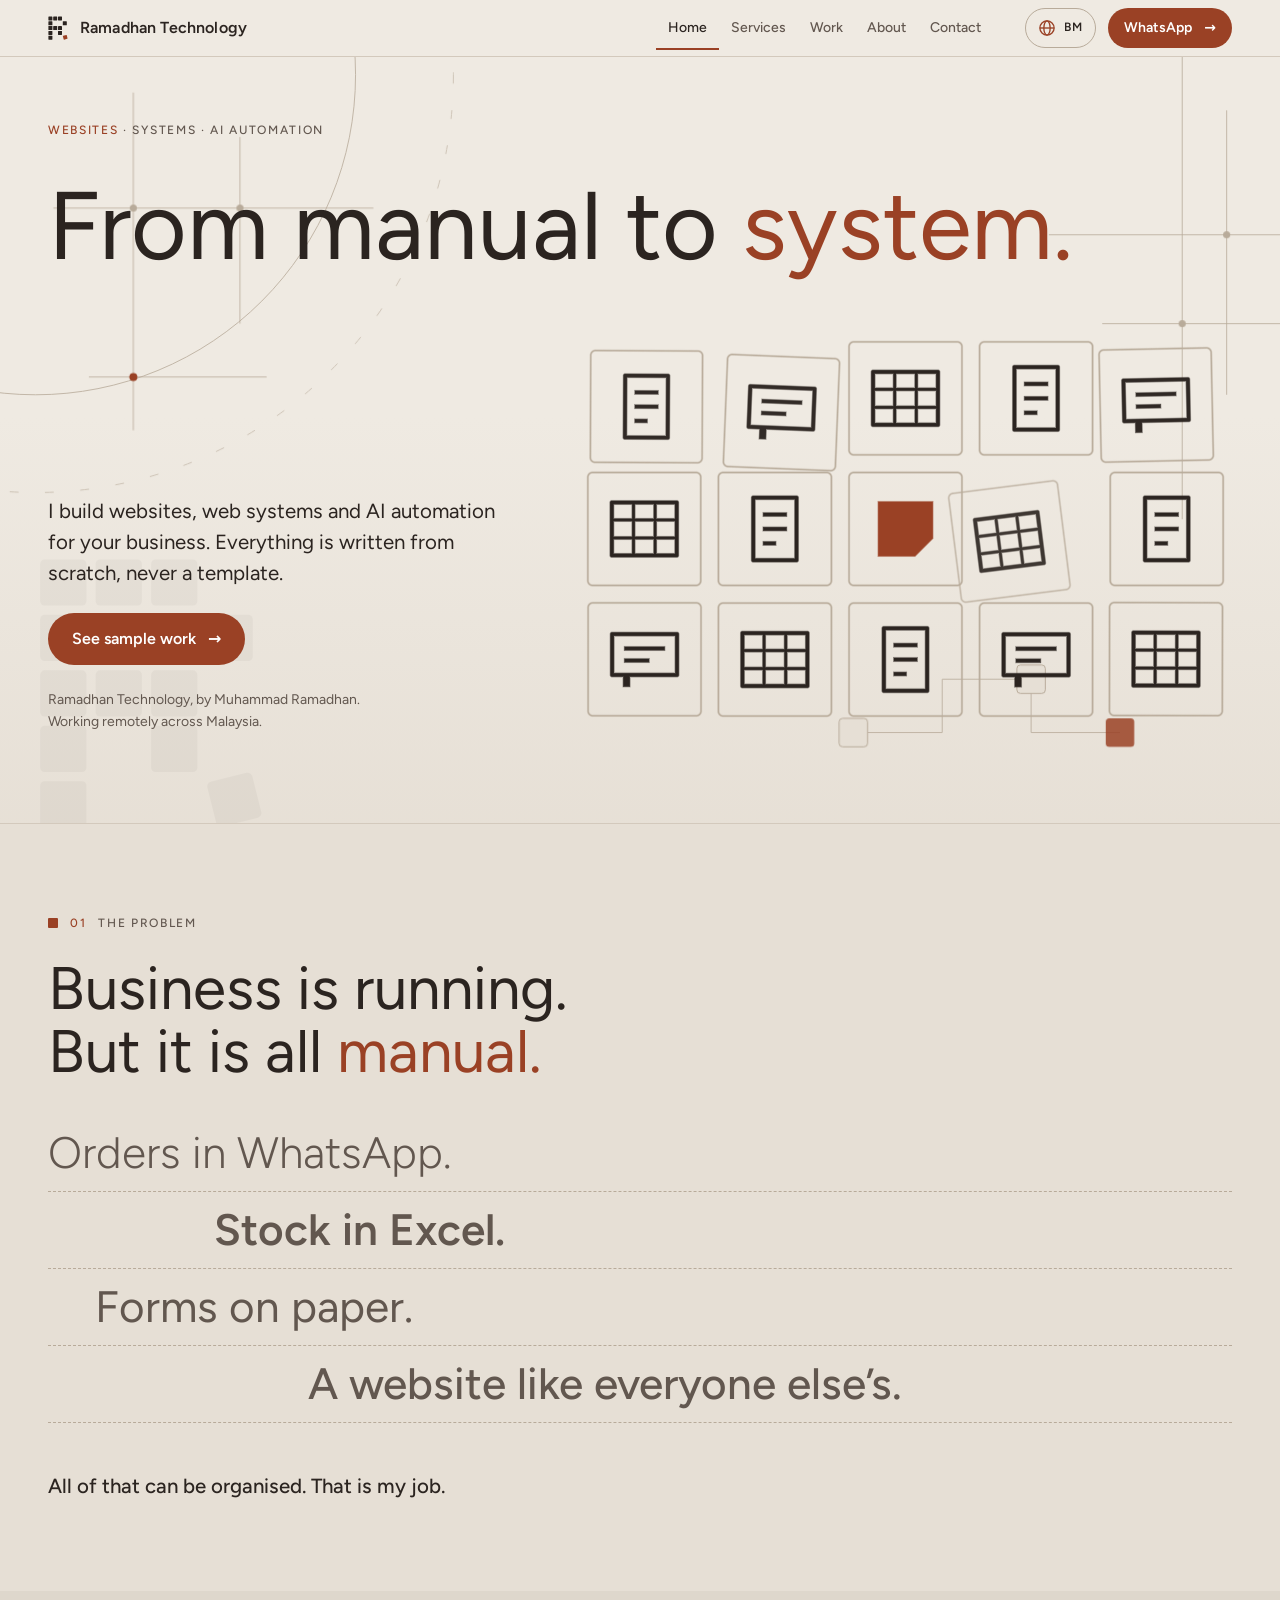
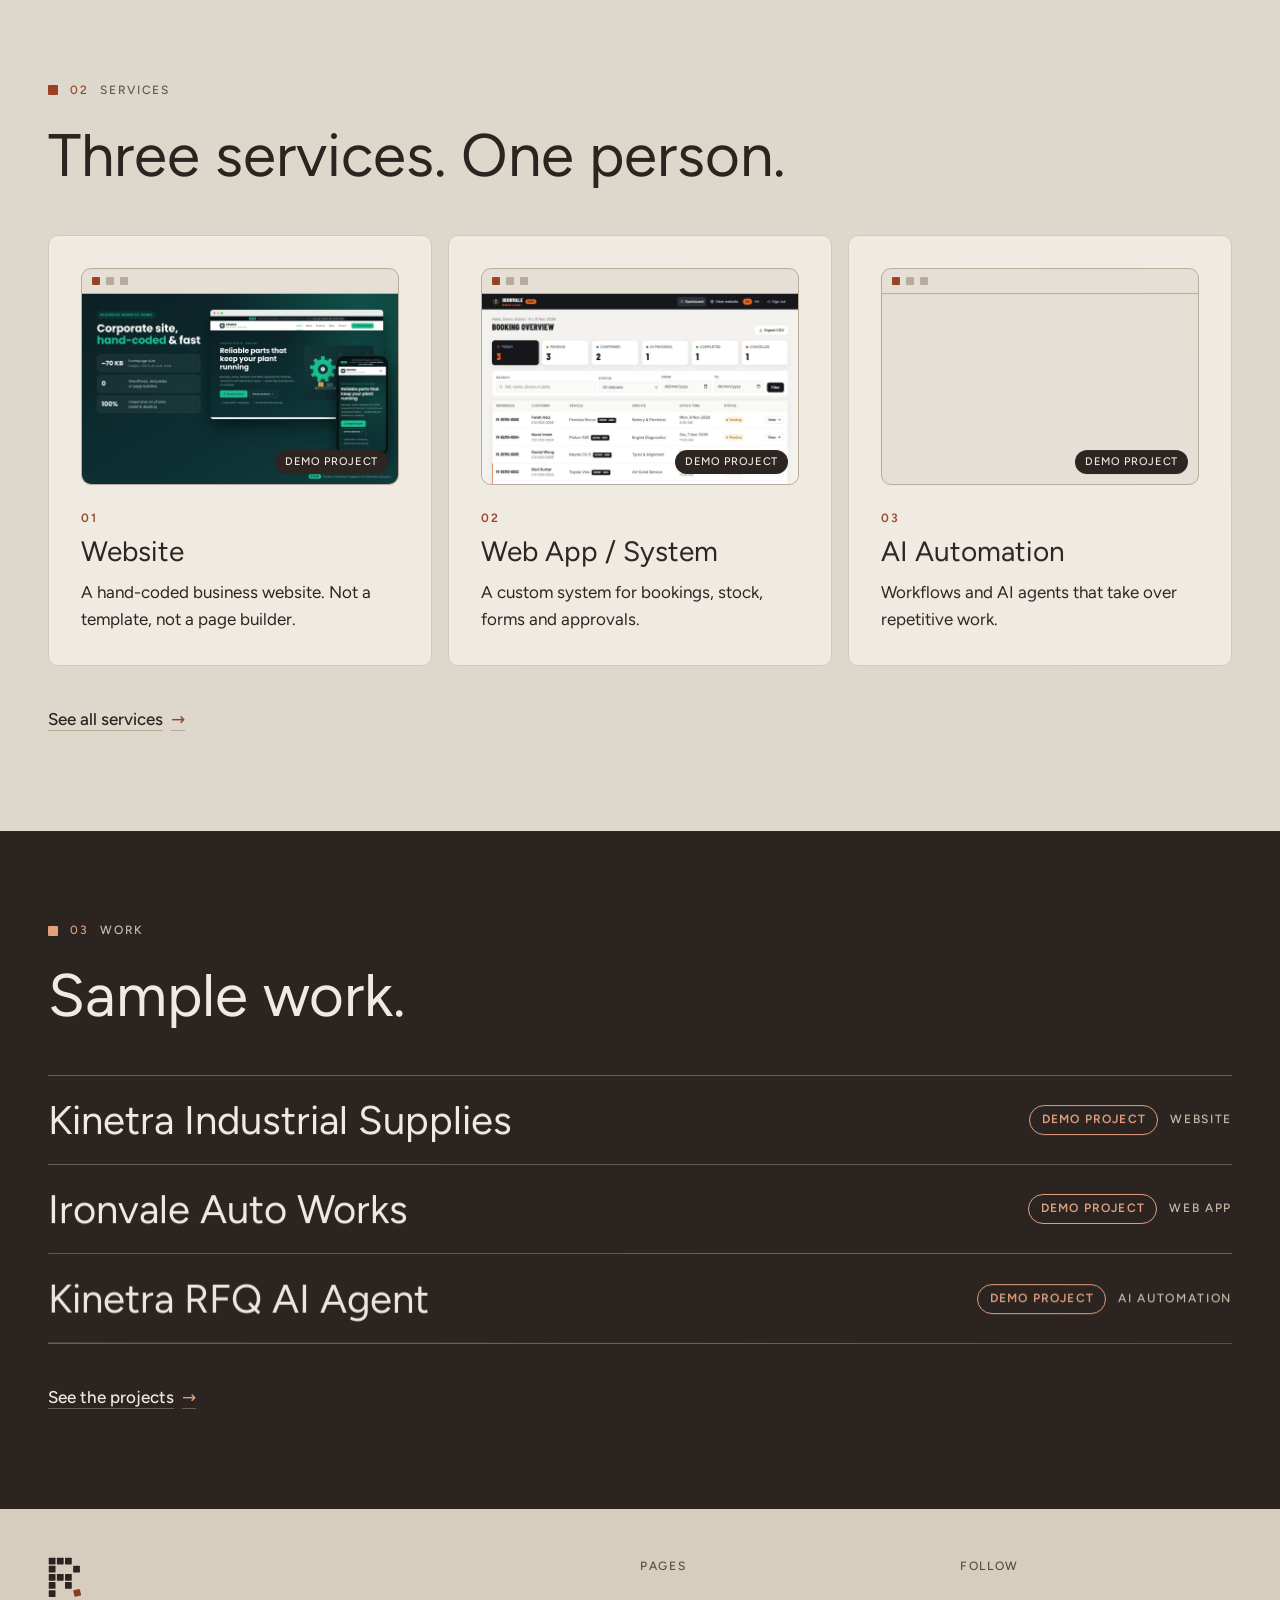
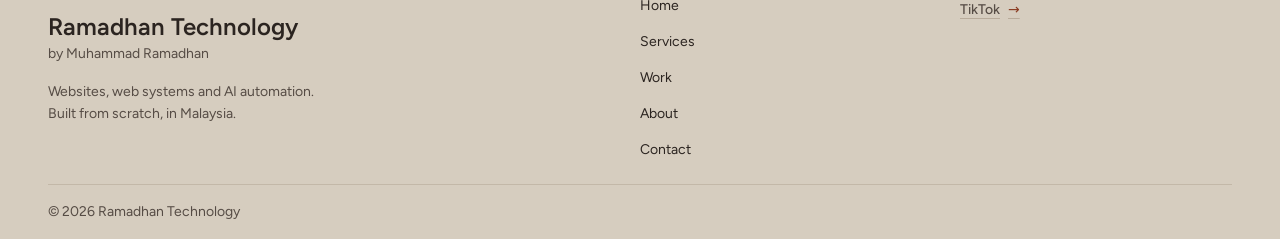
==== index.html @ 1b5b7b39 "Publish site" ====
<!doctype html>
<!-- GENERATED FILE. Do not edit. Source: src/pages/index.php + src/partials/ + src/lang/en.php. Rebuild: php tools/build.php -->
<html lang="en">
<head>
  <meta charset="utf-8">
  <meta name="viewport" content="width=device-width, initial-scale=1">

  <title>Ramadhan Technology | Websites, web systems and AI automation for your business</title>
  <meta name="description" content="Custom websites, web systems and AI automation for businesses in Malaysia. Hand-coded from scratch, never a template. Working remotely across Malaysia.">

  <!-- Tells search engines the address of this page and where its other-language twin lives. -->
  <link rel="canonical" href="https://ramadhan-technology.github.io/">
  <link rel="alternate" hreflang="en" href="https://ramadhan-technology.github.io/">
  <link rel="alternate" hreflang="ms" href="https://ramadhan-technology.github.io/ms/">
  <link rel="alternate" hreflang="x-default" href="https://ramadhan-technology.github.io/">
  <meta name="theme-color" content="#E6DFD5">

  <!-- Icons: SVG for browser tabs, PNG for iPhone home screens, manifest for Android "add to home screen". -->
  <link rel="icon" href="assets/img/logo/favicon.svg" type="image/svg+xml">
  <link rel="apple-touch-icon" href="assets/img/logo/apple-touch-icon.png">
  <link rel="manifest" href="site.webmanifest">

  <!-- How the link looks when shared (WhatsApp, TikTok, Facebook, X). The image must be a full address. -->
  <meta property="og:type" content="website">
  <meta property="og:site_name" content="Ramadhan Technology">
  <meta property="og:title" content="Ramadhan Technology | Websites, web systems and AI automation for your business">
  <meta property="og:description" content="Custom websites, web systems and AI automation for businesses in Malaysia. Hand-coded from scratch, never a template. Working remotely across Malaysia.">
  <meta property="og:url" content="https://ramadhan-technology.github.io/">
  <meta property="og:locale" content="en_MY">
  <meta property="og:image" content="https://ramadhan-technology.github.io/assets/img/og/og-image.png">
  <meta property="og:image:width" content="1200">
  <meta property="og:image:height" content="630">
  <meta property="og:image:alt" content="Ramadhan Technology: From manual to system.">
  <meta name="twitter:card" content="summary_large_image">

  <!-- Structured data: tells search engines, in their own format, what this business is.
       Only facts that are true and public. No phone number, no street address, no prices. -->
  <script type="application/ld+json">
{
    "@context": "https://schema.org",
    "@type": "ProfessionalService",
    "name": "Ramadhan Technology",
    "url": "https://ramadhan-technology.github.io/",
    "description": "Custom websites, web systems and AI automation for businesses in Malaysia. Hand-coded from scratch, never a template. Working remotely across Malaysia.",
    "image": "https://ramadhan-technology.github.io/assets/img/og/og-image.png",
    "areaServed": {
        "@type": "Country",
        "name": "Malaysia"
    },
    "founder": {
        "@type": "Person",
        "name": "Muhammad Ramadhan"
    },
    "knowsLanguage": [
        "en",
        "ms"
    ],
    "sameAs": [
        "https://www.tiktok.com/@muhamadramadhan5916"
    ],
    "hasOfferCatalog": {
        "@type": "OfferCatalog",
        "name": "Services",
        "itemListElement": [
            {
                "@type": "Offer",
                "itemOffered": {
                    "@type": "Service",
                    "name": "Website",
                    "description": "A hand-coded business website. Not a template, not a page builder."
                }
            },
            {
                "@type": "Offer",
                "itemOffered": {
                    "@type": "Service",
                    "name": "Web App / System",
                    "description": "A custom system for bookings, stock, forms and approvals."
                }
            },
            {
                "@type": "Offer",
                "itemOffered": {
                    "@type": "Service",
                    "name": "AI Automation",
                    "description": "Workflows and AI agents that take over repetitive work."
                }
            }
        ]
    }
}
  </script>

  <!-- Preload the two fonts so the headline does not flash in a fallback font. -->
  <link rel="preload" href="assets/fonts/figtree-latin-var.woff2" as="font" type="font/woff2" crossorigin>

  <!-- One stylesheet. It is generated from the six files in assets/css/ by tools/build.php
       (tokens, base, layout, components, sections, motion, in that order). Edit those, not site.css. -->
  <link rel="stylesheet" href="assets/css/site.css?v=e5fca1a1">

  <!-- Runs before the page is drawn. Adds the class "js" to <html> so motion.css may hide elements that
       JavaScript will animate in. Skipped entirely when the visitor asked for reduced motion.
       Safety net: if the animation code has not started after 4 seconds (slow network, blocked file),
       the class is removed again and everything simply shows. Nothing can stay invisible. -->
  <script>
    if (!matchMedia('(prefers-reduced-motion: reduce)').matches) {
      document.documentElement.classList.add('js');
      setTimeout(function () {
        if (!window.__motionReady) document.documentElement.classList.remove('js');
      }, 4000);
    }
  </script>

  <!-- Libraries (self-hosted, versions in CREDITS.md). "defer" = download in parallel, run after the HTML is parsed, in this order. -->
  <script defer src="assets/vendor/gsap.min.js?v=ff86cb55"></script>
  <script defer src="assets/vendor/ScrollTrigger.min.js?v=2e3b8c36"></script>
  <script defer src="assets/vendor/SplitText.min.js?v=6631fa05"></script>
  <!-- Import map: makes the browser fetch the current version of every JavaScript module (see import_map() in tools/build.php). Must come before the first module script. -->
  <script type="importmap">{
    "imports": {
        "assets/js/main.js": "assets/js/main.js?v=f33dfee9",
        "assets/js/motion/micro.js": "assets/js/motion/micro.js?v=b229359f",
        "assets/js/motion/reveal.js": "assets/js/motion/reveal.js?v=735575f1",
        "assets/js/motion/sections.js": "assets/js/motion/sections.js?v=23dfea08",
        "assets/js/motion/smooth-scroll.js": "assets/js/motion/smooth-scroll.js?v=a37d7d11",
        "assets/js/motion/text.js": "assets/js/motion/text.js?v=7a8203f7",
        "assets/js/motion/tokens.js": "assets/js/motion/tokens.js?v=127d6581",
        "assets/js/webgl/hero-shaders.js": "assets/js/webgl/hero-shaders.js?v=37693c54",
        "assets/js/webgl/hero.js": "assets/js/webgl/hero.js?v=019653df",
        "assets/js/work.js": "assets/js/work.js?v=d41ed4db"
    }
}</script>
  <!-- Our own code. type="module" scripts are deferred too and run after the three above. -->
  <script type="module" src="assets/js/main.js?v=f33dfee9"></script>
</head>
<body>

<a class="skip-link" href="#content">Skip to content</a>

<!-- SVG artwork defined once and reused with <use>. All original, drawn for this project. -->
<svg width="0" height="0" style="position:absolute" aria-hidden="true" focusable="false">
  <defs>
    <!-- Logo mark "Grid R". currentColor = module colour, --mark-accent = the tilted foot. -->
    <symbol id="mark" viewBox="0 0 50 62">
      <g fill="currentColor">
        <rect x="1" y="1" width="10" height="10" rx="1"/><rect x="13" y="1" width="10" height="10" rx="1"/><rect x="25" y="1" width="10" height="10" rx="1"/>
        <rect x="1" y="13" width="10" height="10" rx="1"/><rect x="37" y="13" width="10" height="10" rx="1"/>
        <rect x="1" y="25" width="10" height="10" rx="1"/><rect x="13" y="25" width="10" height="10" rx="1"/><rect x="25" y="25" width="10" height="10" rx="1"/>
        <rect x="1" y="37" width="10" height="10" rx="1"/><rect x="25" y="37" width="10" height="10" rx="1"/>
        <rect x="1" y="49" width="10" height="10" rx="1"/>
      </g>
      <rect x="38" y="48" width="10" height="10" rx="1" fill="var(--mark-accent, currentColor)" transform="rotate(-14 43 53)"/>
    </symbol>

    <!-- The four "fragments" of a manual business. Each is drawn in a 64x64 box so they can share one grid. -->
    <symbol id="frag-slip" viewBox="0 0 64 64">   <!-- a paper slip -->
      <rect x="12" y="4" width="40" height="56" rx="2" fill="none" stroke="currentColor" stroke-width="2.5"/>
      <path d="M20 18h24M20 28h24M20 38h14" stroke="currentColor" stroke-width="2.5" fill="none"/>
    </symbol>
    <symbol id="frag-chat" viewBox="0 0 64 64">   <!-- a chat bubble -->
      <path d="M6 12h52v32H26l-12 10V44H6z" fill="none" stroke="currentColor" stroke-width="2.5" stroke-linejoin="round"/>
      <path d="M16 24h32M16 33h20" stroke="currentColor" stroke-width="2.5" fill="none"/>
    </symbol>
    <symbol id="frag-cells" viewBox="0 0 64 64">  <!-- spreadsheet cells -->
      <rect x="6" y="10" width="52" height="44" fill="none" stroke="currentColor" stroke-width="2.5"/>
      <path d="M6 25h52M6 40h52M24 10v44M41 10v44" stroke="currentColor" stroke-width="2.5" fill="none"/>
    </symbol>
    <symbol id="frag-note" viewBox="0 0 64 64">   <!-- a sticky note -->
      <path d="M10 10h44v32L42 54H10z" fill="currentColor"/>
    </symbol>

    <!-- One small illustration per service. -->
    <symbol id="art-web" viewBox="0 0 160 100">   <!-- a browser window made of modules -->
      <rect x="2" y="2" width="156" height="96" rx="6" fill="none" stroke="currentColor" stroke-width="2"/>
      <path d="M2 20h156" stroke="currentColor" stroke-width="2"/>
      <rect x="12" y="8" width="6" height="6" fill="currentColor"/><rect x="22" y="8" width="6" height="6" fill="currentColor"/>
      <rect x="14" y="32" width="70" height="12" fill="currentColor"/>
      <rect x="14" y="50" width="46" height="6" fill="currentColor" opacity=".5"/>
      <rect x="14" y="68" width="34" height="14" rx="7" fill="var(--color-accent)"/>
      <rect x="100" y="32" width="44" height="50" fill="none" stroke="currentColor" stroke-width="2"/>
    </symbol>
    <symbol id="art-app" viewBox="0 0 160 100">   <!-- a table of records with one row highlighted -->
      <rect x="2" y="2" width="156" height="96" rx="6" fill="none" stroke="currentColor" stroke-width="2"/>
      <path d="M2 26h156M2 50h156M2 74h156M52 2v96M108 2v96" stroke="currentColor" stroke-width="2" opacity=".55"/>
      <rect x="3" y="51" width="154" height="22" fill="var(--color-accent)"/>
      <rect x="12" y="11" width="28" height="6" fill="currentColor"/><rect x="62" y="11" width="34" height="6" fill="currentColor"/><rect x="118" y="11" width="24" height="6" fill="currentColor"/>
    </symbol>
    <symbol id="art-ai" viewBox="0 0 160 100">    <!-- a workflow: three steps joined by lines -->
      <path d="M34 50h30M96 50h30" stroke="currentColor" stroke-width="2"/>
      <rect x="6" y="36" width="28" height="28" rx="4" fill="none" stroke="currentColor" stroke-width="2"/>
      <rect x="64" y="34" width="32" height="32" rx="4" fill="var(--color-accent)"/>
      <rect x="126" y="36" width="28" height="28" rx="4" fill="none" stroke="currentColor" stroke-width="2"/>
      <path d="M80 34V14h50v22M80 66v20H30V64" stroke="currentColor" stroke-width="2" fill="none" opacity=".55"/>
    </symbol>
  </defs>
</svg>

<header class="site-header">
  <div class="container site-header__inner">
    <a class="brand" href="./" aria-label="Ramadhan Technology, back to the home page">
      <svg class="brand__mark" width="20" height="25" aria-hidden="true"><use href="#mark"/></svg>
      <span class="brand__name">Ramadhan Technology</span>
    </a>

    <!-- Desktop menu: a plain row of links (hidden on phones). -->
    <nav class="nav" aria-label="Main menu">
      <a class="nav__link" href="./" aria-current="page">Home</a>
      <a class="nav__link" href="services.html">Services</a>
      <a class="nav__link" href="work.html">Work</a>
      <a class="nav__link" href="about.html">About</a>
      <a class="nav__link" href="contact.html">Contact</a>
    </nav>

    <div class="site-header__actions">
      <!-- Language switch: a globe plus the code of the OTHER language. One tap goes to the same page
           in that language. It is a plain link (each language is its own page), so no JavaScript. -->
      <a class="lang-switch" href="ms/" lang="ms" hreflang="ms">
        <svg class="lang-switch__icon" viewBox="0 0 24 24" width="18" height="18" aria-hidden="true">
          <!-- globe: outline, equator, one meridian -->
          <g fill="none" stroke="currentColor" stroke-width="1.8">
            <circle cx="12" cy="12" r="9.5"/>
            <path d="M2.5 12h19"/>
            <ellipse cx="12" cy="12" rx="4.2" ry="9.5"/>
          </g>
        </svg>
        <!-- Screen readers hear the full sentence; sighted visitors see the short code. -->
        <span class="visually-hidden">Tukar ke Bahasa Melayu</span>
        <span aria-hidden="true">BM</span>
      </a>

      <a class="btn btn--small site-header__cta" href="https://wa.me/60196775621?text=Hi%2C%20I%20would%20like%20to%20discuss%20a%20project%20for%20my%20business." target="_blank" rel="noopener">WhatsApp</a>

      <!-- Phone menu: <details> is a native open/close element, so it works without JavaScript (hidden on desktop). -->
      <details class="menu">
        <!-- Three bars that turn into an X when open. The word "Menu" stays for screen readers. -->
        <summary class="menu__button">
          <span class="menu__icon" aria-hidden="true"><i></i><i></i><i></i></span>
          <span class="visually-hidden">Menu</span>
        </summary>
        <nav class="menu__panel" aria-label="Main menu">
          <a class="menu__link" href="./" aria-current="page">Home</a>
          <a class="menu__link" href="services.html">Services</a>
          <a class="menu__link" href="work.html">Work</a>
          <a class="menu__link" href="about.html">About</a>
          <a class="menu__link" href="contact.html">Contact</a>
        </nav>
      </details>
    </div>
  </div>
</header>

<main id="content">

  <!-- ============================ HERO ============================ -->
  <section class="hero" aria-labelledby="hero-title">
    <div class="backdrop" aria-hidden="true">
      <svg viewBox="0 0 1440 900" preserveAspectRatio="xMidYMin slice" focusable="false">
        <defs>
          <radialGradient id="bd-glow" cx="78%" cy="18%" r="55%">
            <stop offset="0" style="stop-color: var(--color-backdrop-glow); stop-opacity: 1"/>
            <stop offset="1" style="stop-color: var(--color-backdrop-glow); stop-opacity: 0"/>
          </radialGradient>
          <linearGradient id="bd-mist" x1="0" y1="0" x2="0" y2="1">
            <stop offset="0.45" style="stop-color: var(--color-bg); stop-opacity: 0"/>
            <stop offset="1" style="stop-color: var(--color-bg); stop-opacity: 1"/>
          </linearGradient>
        </defs>

        <!-- soft light and mist -->
        <rect width="1440" height="900" fill="url(#bd-glow)"/>
        <rect width="1440" height="900" fill="url(#bd-mist)"/>

        <!-- large arcs, top left -->
        <circle class="backdrop__line" pathLength="1" cx="40" cy="20" r="360"/>
        <circle class="backdrop__line backdrop__line--faint" pathLength="1" cx="40" cy="20" r="470"/>

        <!-- crosshair cluster, top left -->
        <line class="backdrop__line" pathLength="1" x1="150" y1="40"  x2="150" y2="420"/>
        <line class="backdrop__line" pathLength="1" x1="270" y1="90"  x2="270" y2="300"/>
        <line class="backdrop__line" pathLength="1" x1="60"  y1="170" x2="420" y2="170"/>
        <line class="backdrop__line" pathLength="1" x1="100" y1="360" x2="300" y2="360"/>
        <circle class="backdrop__node" cx="150" cy="170" r="4"/>
        <circle class="backdrop__node" cx="270" cy="170" r="4"/>
        <circle class="backdrop__node backdrop__node--accent" cx="150" cy="360" r="4.5"/>

        <!-- crosshair cluster, right -->
        <line class="backdrop__line" pathLength="1" x1="1330" y1="0"   x2="1330" y2="520"/>
        <line class="backdrop__line" pathLength="1" x1="1380" y1="60"  x2="1380" y2="380"/>
        <line class="backdrop__line" pathLength="1" x1="1180" y1="200" x2="1440" y2="200"/>
        <line class="backdrop__line" pathLength="1" x1="1240" y1="300" x2="1440" y2="300"/>
        <circle class="backdrop__node" cx="1380" cy="200" r="4"/>
        <circle class="backdrop__node" cx="1330" cy="300" r="4"/>

        <!-- a small workflow: three modules joined by right-angled connectors, bottom right -->
        <path class="backdrop__line" pathLength="1" d="M960 760 H1060 V700 H1160 V760 H1260"/>
        <rect class="backdrop__module" x="944" y="744" width="32" height="32" rx="4"/>
        <rect class="backdrop__module" x="1144" y="684" width="32" height="32" rx="4"/>
        <rect class="backdrop__module backdrop__module--accent" x="1244" y="744" width="32" height="32" rx="4"/>

        <!-- Grid R mark as a watermark, bottom left -->
        <g class="backdrop__mark" transform="translate(40 560) scale(5.2)">
          <rect x="1" y="1" width="10" height="10" rx="1"/><rect x="13" y="1" width="10" height="10" rx="1"/><rect x="25" y="1" width="10" height="10" rx="1"/>
          <rect x="1" y="13" width="10" height="10" rx="1"/><rect x="37" y="13" width="10" height="10" rx="1"/>
          <rect x="1" y="25" width="10" height="10" rx="1"/><rect x="13" y="25" width="10" height="10" rx="1"/><rect x="25" y="25" width="10" height="10" rx="1"/>
          <rect x="1" y="37" width="10" height="10" rx="1"/><rect x="25" y="37" width="10" height="10" rx="1"/>
          <rect x="1" y="49" width="10" height="10" rx="1"/>
          <rect x="38" y="48" width="10" height="10" rx="1" transform="rotate(-14 43 53)"/>
        </g>
      </svg>
    </div>
    <div class="container hero__inner">
      <p class="label hero__label"><span class="label__accent">Websites</span> · Systems · AI Automation</p>

      <h1 class="hero__title" id="hero-title">From manual to <span class="accent">system.</span></h1>

      <div class="hero__body">
        <p class="lead hero__lead">I build websites, web systems and AI automation for your business. Everything is written from scratch, never a template.</p>
        <div class="hero__cta">
          <!-- One WhatsApp button per screen size is enough (header on desktop, floating button on phones),
               so the hero leads to the proof instead (Ramadhan, 2026-11-15). -->
          <a class="btn" href="work.html">See sample work</a>
        </div>
        <p class="hero__byline">Ramadhan Technology, by Muhammad Ramadhan. Working remotely across Malaysia.</p>
      </div>

      <!-- Static picture of the idea: loose fragments on the left, the same fragments locked into a grid on the right.
           In Phase 3 the WebGL effect is layered over this; it stays as the fallback when WebGL is unavailable. -->
      <figure class="hero__visual" aria-hidden="true">
        <svg viewBox="0 0 720 340" preserveAspectRatio="xMidYMid meet">
          <!-- Loose: rotated, overlapping, dim -->
          <g class="hero__loose">
            <use href="#frag-slip"  width="80" height="80" transform="translate(18 26) rotate(-14 40 40)"/>
            <use href="#frag-chat"  width="84" height="84" transform="translate(122 8) rotate(9 42 42)"/>
            <use href="#frag-cells" width="76" height="76" transform="translate(44 150) rotate(18 38 38)"/>
            <use href="#frag-note"  width="58" height="58" transform="translate(168 112) rotate(-22 29 29)"/>
            <use href="#frag-chat"  width="72" height="72" transform="translate(4 252) rotate(-7 36 36)"/>
            <use href="#frag-slip"  width="74" height="74" transform="translate(150 232) rotate(12 37 37)"/>
          </g>
          <!-- On the way: almost straight -->
          <g class="hero__moving">
            <use href="#frag-cells" width="64" height="64" transform="translate(262 52) rotate(6 32 32)"/>
            <use href="#frag-note"  width="50" height="50" transform="translate(290 212) rotate(-8 25 25)"/>
          </g>
          <!-- Ordered: a 3x3 grid, 104 px pitch, every piece upright -->
          <g class="hero__grid">
            <g fill="none" stroke="var(--color-line-strong)" stroke-width="1.5">
              <rect x="396" y="14"  width="96" height="96" rx="6"/><rect x="500" y="14"  width="96" height="96" rx="6"/><rect x="604" y="14"  width="96" height="96" rx="6"/>
              <rect x="396" y="118" width="96" height="96" rx="6"/><rect x="500" y="118" width="96" height="96" rx="6"/><rect x="604" y="118" width="96" height="96" rx="6"/>
              <rect x="396" y="222" width="96" height="96" rx="6"/><rect x="500" y="222" width="96" height="96" rx="6"/><rect x="604" y="222" width="96" height="96" rx="6"/>
            </g>
            <use href="#frag-slip"  width="60" height="60" x="414" y="32"/>
            <use href="#frag-chat"  width="60" height="60" x="518" y="32"/>
            <use href="#frag-cells" width="60" height="60" x="622" y="32"/>
            <use href="#frag-cells" width="60" height="60" x="414" y="136"/>
            <use href="#frag-note"  width="60" height="60" x="518" y="136" class="accent"/>
            <use href="#frag-slip"  width="60" height="60" x="622" y="136"/>
            <use href="#frag-chat"  width="60" height="60" x="414" y="240"/>
            <use href="#frag-slip"  width="60" height="60" x="518" y="240"/>
            <use href="#frag-cells" width="60" height="60" x="622" y="240"/>
          </g>
        </svg>
      </figure>
    </div>
  </section>

  <!-- ============================ 01 THE PROBLEM ============================ -->
  <section class="section problem" aria-labelledby="problem-title">
    <div class="container">
      <p class="section-tag"><span class="section-tag__num">01</span> The problem</p>
      <h2 data-reveal="lines" class="section-title" id="problem-title">Business is running. But it is all <span class="accent">manual.</span></h2>

      <!-- Each line is set at a different width on purpose: the type itself looks disorganised.
           On scroll they line up (assets/js/motion/sections.js). -->
      <ul class="problem__list">
        <li class="problem__item problem__item--a">Orders in WhatsApp.</li>
        <li class="problem__item problem__item--b">Stock in Excel.</li>
        <li class="problem__item problem__item--c">Forms on paper.</li>
        <li class="problem__item problem__item--d">A website like everyone else’s.</li>
      </ul>

      <p data-reveal="fade" class="lead problem__close">All of that can be organised. That is my job.</p>
    </div>
  </section>

  <!-- ============================ 02 SERVICES (summary) ============================ -->
  <section class="section section--band" aria-labelledby="services-title">
    <div class="container">
      <p class="section-tag"><span class="section-tag__num">02</span> Services</p>
      <h2 data-reveal="lines" class="section-title" id="services-title">Three services. One person.</h2>

      <div class="teasers">
        <a data-reveal="snap" class="card teaser" href="services.html#web">
          <figure class="mini-frame" aria-hidden="true"><div class="frame__bar"><i></i><i></i><i></i></div><img src="assets/img/work/kinetra-01.webp" width="1280" height="769" loading="lazy" decoding="async" alt=""><span class="mini-frame__badge">Demo project</span></figure>          <p class="service__num">01</p>
          <h3 class="service__title">Website</h3>
          <p class="service__text">A hand-coded business website. Not a template, not a page builder.</p>
        </a>
        <a data-reveal="snap" class="card teaser" href="services.html#app">
          <figure class="mini-frame" aria-hidden="true"><div class="frame__bar"><i></i><i></i><i></i></div><img src="assets/img/work/ironvale-02.webp" width="1280" height="769" loading="lazy" decoding="async" alt=""><span class="mini-frame__badge">Demo project</span></figure>          <p class="service__num">02</p>
          <h3 class="service__title">Web App / System</h3>
          <p class="service__text">A custom system for bookings, stock, forms and approvals.</p>
        </a>
        <a data-reveal="snap" class="card teaser" href="services.html#ai">
          <figure class="mini-frame" aria-hidden="true"><div class="frame__bar"><i></i><i></i><i></i></div><img src="assets/img/work/rfq-agent-01.webp" width="1280" height="769" loading="lazy" decoding="async" alt=""><span class="mini-frame__badge">Demo project</span></figure>          <p class="service__num">03</p>
          <h3 class="service__title">AI Automation</h3>
          <p class="service__text">Workflows and AI agents that take over repetitive work.</p>
        </a>
      </div>

      <p data-reveal="fade" class="section-more"><a class="link-arrow" href="services.html">See all services</a></p>
    </div>
  </section>

  <!-- ============================ 03 WORK (teaser) ============================ -->
  <section class="section section--dark" aria-labelledby="work-title">
    <div class="container">
      <p class="section-tag"><span class="section-tag__num">03</span> Work</p>
      <h2 data-reveal="lines" class="section-title" id="work-title">Sample work.</h2>

      <ul class="work-index">
        <li data-reveal="snap">
          <a class="work-index__row" href="work.html#kinetra">
            <span class="work-index__title">Kinetra Industrial Supplies</span>
            <span class="work-index__meta"><span class="badge">Demo project</span> <span class="label">Website</span></span>
          </a>
        </li>
        <li data-reveal="snap">
          <a class="work-index__row" href="work.html#ironvale">
            <span class="work-index__title">Ironvale Auto Works</span>
            <span class="work-index__meta"><span class="badge">Demo project</span> <span class="label">Web App</span></span>
          </a>
        </li>
        <li data-reveal="snap">
          <a class="work-index__row" href="work.html#rfq-agent">
            <span class="work-index__title">Kinetra RFQ AI Agent</span>
            <span class="work-index__meta"><span class="badge">Demo project</span> <span class="label">AI Automation</span></span>
          </a>
        </li>
      </ul>

      <p data-reveal="fade" class="section-more"><a class="link-arrow" href="work.html">See the projects</a></p>
    </div>
  </section>
</main>

<footer class="site-footer">
  <div class="container site-footer__inner">
    <div class="site-footer__brand">
      <svg class="site-footer__mark" width="34" height="42" aria-hidden="true"><use href="#mark"/></svg>
      <p class="site-footer__name">Ramadhan Technology</p>
      <p class="site-footer__by">by Muhammad Ramadhan</p>
      <p class="site-footer__line">Websites, web systems and AI automation. Built from scratch, in Malaysia.</p>
    </div>

    <nav class="site-footer__links" aria-label="Pages">
      <p class="label">Pages</p>
      <a class="footer-link" href="./">Home</a>
      <a class="footer-link" href="services.html">Services</a>
      <a class="footer-link" href="work.html">Work</a>
      <a class="footer-link" href="about.html">About</a>
      <a class="footer-link" href="contact.html">Contact</a>
    </nav>

    <div class="site-footer__links">
      <p class="label">Follow</p>
      <a class="link-arrow" href="https://www.tiktok.com/@muhamadramadhan5916" target="_blank" rel="noopener">TikTok</a>
    </div>

    <div class="site-footer__legal">
      <p>© 2026 Ramadhan Technology</p>
      <!-- SSM REGISTRATION SLOT (hidden on purpose).
           Do NOT show this until the registration is confirmed active by the owner.
           To show it: in src/partials/footer.php, fill in the number and move the <p> line below out of this comment.
           <p>No. Pendaftaran SSM: [PLACEHOLDER: SSM number]</p>
      -->
    </div>
  </div>
</footer>

<!-- Floating WhatsApp button, phones only (hidden from 45rem up, where the header button takes over).
     Round icon button when the OFFICIAL WhatsApp icon is saved as assets/img/brand/whatsapp.svg
     (download it from Meta's WhatsApp brand resources; use it unchanged). Without that file: a small text pill. -->
<a class="fab fab--icon" href="https://wa.me/60196775621?text=Hi%2C%20I%20would%20like%20to%20discuss%20a%20project%20for%20my%20business." target="_blank" rel="noopener" aria-label="WhatsApp me"><img src="assets/img/brand/whatsapp.svg" width="30" height="30" alt=""></a>

</body>
</html>
---- assets/css/site.css ----
/* GENERATED by tools/build.php from the other CSS files in this folder. Do not edit. */
@font-face{font-family: "Figtree";src: url("../fonts/figtree-latin-var.woff2") format("woff2");font-weight: 300 900;font-display: swap}:root{--color-bg: #E6DFD5;--color-bg-raised: #EFEAE2;--color-line: #D3C9BC;--color-line-strong: #B8AB9A;--color-text: #2B2420;--color-text-dim: #62574F;--color-accent: #9A4125;--color-accent-on-light: #9A4125;--color-on-accent: #FFFFFF;--color-paper: #EFEAE2;--color-ink: #2B2420;--color-bg-band: #DED7CC;--color-accent-on-dark: #E3A07F;--color-text-dim-on-dark: #CDBFB0;--color-backdrop-glow: #EFEAE2;--color-error: #B42318;--font-display: "Figtree", system-ui, -apple-system, "Segoe UI", Roboto, sans-serif;--font-body: "Figtree", system-ui, -apple-system, "Segoe UI", Roboto, sans-serif;--stretch-tight: 100%;--stretch-snug: 100%;--stretch-normal: 100%;--stretch-wide: 100%;--fs-hero: clamp(2.75rem, 7.5vw, 6rem);--fs-h2: clamp(2rem, 5vw, 3.75rem);--fs-h3: clamp(1.375rem, 2.4vw, 1.75rem);--fs-lead: clamp(1.125rem, 1.6vw, 1.375rem);--fs-body: 1.0625rem;--fs-small: 0.875rem;--fs-label: 0.75rem;--fw-body: 400;--fw-medium: 500;--fw-strong: 600;--fw-display: 400;--lh-tight: 1.05;--lh-snug: 1.1;--lh-body: 1.6;--tracking-label: 0.14em;--space-1: 0.25rem;--space-2: 0.5rem;--space-3: 0.75rem;--space-4: 1rem;--space-5: 1.5rem;--space-6: 2rem;--space-7: 3rem;--space-8: 4rem;--space-9: 6rem;--section-gap: clamp(3.5rem, 7vw, 6rem);--page-max: 82rem;--gutter: clamp(1rem, 4vw, 3rem);--header-h: 3.5rem;--radius-s: 4px;--radius-m: 10px;--radius-pill: 999px;--module: 10px;--dur-fast: 150ms;--dur-base: 300ms;--dur-slow: 700ms;--ease-out: cubic-bezier(0.16, 1, 0.3, 1);--ease-in-out: cubic-bezier(0.65, 0, 0.35, 1)}*, *::before, *::after{box-sizing: border-box}html{-webkit-text-size-adjust: 100%;scroll-padding-top: calc(var(--header-h) + 1rem)}body{margin: 0;background: var(--color-bg);color: var(--color-text);font-family: var(--font-body);font-size: var(--fs-body);font-weight: var(--fw-body);line-height: var(--lh-body);-webkit-font-smoothing: antialiased;overflow-wrap: break-word}h1, h2, h3, h4, p, ul, ol, dl, dd, figure, blockquote{margin: 0}ul, ol{padding: 0;list-style: none}img, svg{display: block;max-width: 100%}img{height: auto}a{color: inherit}button{font: inherit;color: inherit}:focus-visible{outline: 2px solid var(--color-accent);outline-offset: 3px;border-radius: 2px}::selection{background: var(--color-accent);color: var(--color-on-accent)}.visually-hidden{position: absolute;width: 1px;height: 1px;margin: -1px;padding: 0;border: 0;overflow: hidden;clip-path: inset(50%);white-space: nowrap}.skip-link{position: absolute;left: var(--gutter);top: -100px;z-index: 100;padding: var(--space-3) var(--space-4);background: var(--color-accent);color: var(--color-on-accent);font-weight: 700;border-radius: var(--radius-s)}.skip-link:focus{top: var(--space-3)}strong, b{font-weight: var(--fw-strong)}.container{width: 100%;max-width: var(--page-max);margin-inline: auto;padding-inline: var(--gutter)}main{overflow-x: clip}.section{padding-block: var(--section-gap);border-top: 1px solid var(--color-line)}.section-tag{display: flex;align-items: center;gap: var(--space-3);margin-bottom: var(--space-5);font-size: var(--fs-label);font-weight: var(--fw-medium);letter-spacing: var(--tracking-label);text-transform: uppercase;color: var(--color-text-dim)}.section-tag__num{color: var(--color-accent)}.section-tag::before{content: "";width: var(--module);height: var(--module);background: var(--color-accent);border-radius: 1px}.section-title{max-width: 20ch;font-family: var(--font-display);font-size: var(--fs-h2);font-weight: var(--fw-display);font-stretch: var(--stretch-tight);line-height: var(--lh-tight);text-transform: none;text-wrap: balance}.section-title--long{max-width: 20ch;font-size: clamp(2rem, 6.5vw, 4.25rem)}@media (min-width: 60rem){.section-title{font-stretch: var(--stretch-snug)}}.site-header{position: sticky;top: 0;z-index: 50;background: var(--color-bg-raised);border-bottom: 1px solid var(--color-line);transition: transform 350ms var(--ease-out)}.site-header.is-hidden{transform: translateY(-100%)}@media (prefers-reduced-motion: reduce){.site-header{transition: none}}.site-header__inner{display: flex;align-items: center;justify-content: space-between;gap: var(--space-4);height: var(--header-h)}.site-header__actions{display: flex;align-items: center;gap: var(--space-3)}.site-header .site-header__cta{display: none}@media (min-width: 45rem){.site-header .site-header__cta{display: inline-flex}}.site-footer{--color-text-dim: #564C45;--color-accent: #8A3A20;--color-line: #C3B8A8;background: #D6CDBF;border-top: 0;padding-block: var(--space-7) var(--space-6);color: var(--color-text-dim);font-size: var(--fs-small)}@media (max-width: 44.99rem){.site-footer{padding-bottom: var(--space-4)}.site-footer__legal{padding-right: 80px}}.site-footer__inner{display: grid;gap: var(--space-7)}.site-footer__mark{color: var(--color-text);--mark-accent: var(--color-accent);margin-bottom: var(--space-4)}.site-footer__name{font-family: var(--font-display);font-size: 1.5rem;font-weight: var(--fw-strong);font-stretch: var(--stretch-snug);line-height: 1;text-transform: none;color: var(--color-text)}.site-footer__by{margin-top: var(--space-1)}.site-footer__line{margin-top: var(--space-4);max-width: 32ch}.site-footer__links .label, .site-footer__lang .label{margin-bottom: var(--space-3)}.site-footer__legal{border-top: 1px solid var(--color-line);padding-top: var(--space-4);margin-top: calc(var(--space-4) - var(--space-7))}@media (min-width: 45rem){.site-footer{padding-bottom: var(--space-4)}.site-footer__inner{grid-template-columns: 2fr 1fr 1fr}.site-footer__legal{grid-column: 1 / -1}}.site-footer__links{display: grid;justify-items: start;align-content: start}.footer-link{display: inline-flex;align-items: center;min-height: 36px;color: var(--color-text);text-decoration: none}.footer-link:hover{color: var(--color-accent)}.nav{display: none}.nav__link{display: inline-flex;align-items: center;min-height: 44px;padding: 0 var(--space-3);font-size: var(--fs-small);font-weight: var(--fw-medium);text-decoration: none;color: var(--color-text-dim)}.nav__link:hover{color: var(--color-text)}.nav__link[aria-current="page"]{color: var(--color-text);box-shadow: inset 0 -2px 0 var(--color-accent)}.menu__button{display: grid;place-items: center;width: 44px;height: 44px;margin-right: -10px;cursor: pointer;list-style: none}.menu__button::-webkit-details-marker{display: none}.menu__icon{display: grid;gap: 6px;width: 24px}.menu__icon i{height: 2px;background: var(--color-text);border-radius: 1px;transition: transform var(--dur-base) var(--ease-out), opacity var(--dur-fast) var(--ease-out)}.menu[open] .menu__icon i:nth-child(1){transform: translateY(8px) rotate(45deg)}.menu[open] .menu__icon i:nth-child(2){opacity: 0}.menu[open] .menu__icon i:nth-child(3){transform: translateY(-8px) rotate(-45deg)}.menu__panel{position: fixed;left: 0;right: 0;top: var(--header-h);bottom: 0;display: flex;flex-direction: column;padding: var(--space-4) var(--gutter) calc(var(--space-6) + env(safe-area-inset-bottom, 0px));overflow-y: auto;background: var(--color-ink);color: var(--color-paper);--color-line: rgba(239, 234, 226, 0.14);--color-accent: var(--color-accent-on-dark);--color-on-accent: var(--color-ink)}html:has(.menu[open]){overflow: hidden}.menu__cta{margin-top: auto;padding-top: var(--space-6)}.menu__cta .btn{width: 100%;justify-content: center}.menu__link{display: flex;align-items: center;min-height: 56px;border-bottom: 1px solid var(--color-line);font-family: var(--font-display);font-size: 1.25rem;font-weight: var(--fw-display);font-stretch: var(--stretch-snug);text-transform: none;text-decoration: none}.menu__link[aria-current="page"]{color: var(--color-accent)}@media (min-width: 60rem){.nav{display: flex;margin-left: auto;margin-right: var(--space-4)}.menu{display: none}}.section--band{background: var(--color-bg-band);border-top: 0}.section--dark, .cta{--color-bg: var(--color-ink);--color-bg-raised: #352D28;--color-text: var(--color-paper);--color-text-dim: var(--color-text-dim-on-dark);--color-line: rgba(239, 234, 226, 0.14);--color-line-strong: rgba(239, 234, 226, 0.3);--color-accent: var(--color-accent-on-dark);--color-on-accent: var(--color-ink);background: var(--color-bg);color: var(--color-text);border-top: 0}.page-head{padding-block: var(--space-8) var(--space-7)}.page-head__lead{margin-top: var(--space-5);color: var(--color-text-dim)}.section--flush{border-top: 0;padding-top: 0}.section--flush .bento, .section--flush .work__list, .section--flush .why__grid{margin-top: 0}.section-more{margin-top: var(--space-6)}.accent{color: var(--color-accent)}.lead{font-size: var(--fs-lead);line-height: 1.5;max-width: 44ch}.label{font-size: var(--fs-label);font-weight: var(--fw-medium);letter-spacing: var(--tracking-label);text-transform: uppercase;color: var(--color-text-dim)}.label__accent{color: var(--color-accent)}.brand{display: inline-flex;align-items: center;gap: var(--space-3);min-height: 44px;text-decoration: none;--mark-accent: var(--color-accent)}.brand__mark{flex: none}.brand__name{font-family: var(--font-display);font-size: 1rem;font-weight: var(--fw-strong);font-stretch: var(--stretch-snug);line-height: 1;text-transform: none;letter-spacing: 0.01em;max-width: 6.2em;font-size: 0.875rem}@media (min-width: 45rem){.brand__name{max-width: none;font-size: 1rem;white-space: nowrap}}.btn{display: inline-flex;align-items: center;justify-content: center;gap: var(--space-3);min-height: 52px;padding: 0 var(--space-5);border-radius: var(--radius-pill);background: var(--color-accent);color: var(--color-on-accent);font-weight: var(--fw-strong);font-size: 1rem;line-height: 1;text-decoration: none;white-space: nowrap}.btn::after{content: "\2192"}.btn:hover{background: var(--color-text)}.btn--small{min-height: 40px;padding: 0 var(--space-4);font-size: var(--fs-small)}.btn--big{min-height: 64px;padding: 0 var(--space-6);font-size: 1.125rem}.btn--ink{background: var(--color-ink);color: var(--color-paper)}.btn--ink:hover{background: var(--color-paper);color: var(--color-ink)}.link-arrow{display: inline-flex;align-items: center;gap: var(--space-2);min-height: 44px;font-weight: var(--fw-medium);text-decoration: underline;text-decoration-color: var(--color-line-strong);text-underline-offset: 0.3em}.link-arrow::after{content: "\2192";color: var(--color-accent)}.link-arrow:hover{text-decoration-color: var(--color-accent)}.fab{position: fixed;right: var(--space-4);bottom: calc(var(--space-4) + env(safe-area-inset-bottom, 0px));z-index: 40;display: inline-flex;align-items: center;gap: var(--space-2);min-height: 48px;padding: 0 var(--space-5);border-radius: var(--radius-pill);background: var(--color-accent);color: var(--color-on-accent);font-weight: var(--fw-strong);text-decoration: none;box-shadow: 0 0 0 4px var(--color-bg)}.fab::after{content: "\2192"}.fab{min-height: 44px;padding: 0 var(--space-4);font-size: var(--fs-small)}.fab--icon{width: 56px;height: 56px;min-height: 0;padding: 0;justify-content: center;background: #FFFFFF;box-shadow: 0 6px 18px rgba(43, 36, 32, 0.22)}.fab--icon::after{content: none}@media (min-width: 45rem){.fab{display: none}}.lang-switch{display: inline-flex;align-items: center;gap: var(--space-2);min-height: 40px;padding: 0 var(--space-3);border: 1px solid var(--color-line-strong);border-radius: var(--radius-pill);font-size: var(--fs-label);font-weight: var(--fw-strong);letter-spacing: 0.08em;text-decoration: none}.lang-switch__icon{flex: none;color: var(--color-accent)}.lang-switch:hover{border-color: var(--color-text)}.card{padding: var(--space-5);background: var(--color-bg-raised);border: 1px solid var(--color-line);border-radius: var(--radius-m)}@media (min-width: 45rem){.card{padding: var(--space-6)}}.chips{display: flex;flex-wrap: wrap;gap: var(--space-2)}.chips li{padding: 0.3rem 0.75rem;border: 1px solid var(--color-line-strong);border-radius: var(--radius-pill);font-size: var(--fs-small);line-height: 1.4}.badge{display: inline-block;padding: 0.25rem 0.7rem;border: 1.5px solid var(--color-accent);border-radius: var(--radius-pill);color: var(--color-accent);font-size: var(--fs-label);font-weight: var(--fw-strong);letter-spacing: 0.1em;text-transform: uppercase}.ticks li{position: relative;padding-left: 1.5rem}.ticks li + li{margin-top: var(--space-2)}.ticks li::before{content: "";position: absolute;left: 0;top: 0.5em;width: 8px;height: 8px;background: var(--color-accent);border-radius: 1px}.placeholder{display: grid;place-items: center;aspect-ratio: 5 / 3;padding: var(--space-4);border: 1.5px dashed var(--color-line-strong);border-radius: var(--radius-m);background: repeating-linear-gradient(135deg, transparent 0 14px, rgb(243 238 228 / 0.035) 14px 28px), var(--color-bg-raised);color: var(--color-text-dim);font-size: var(--fs-label);letter-spacing: 0.04em;text-align: center}.hero, .page-head{position: relative;isolation: isolate;overflow: hidden}.hero, .page-head{background: var(--color-bg-raised)}.backdrop{position: absolute;inset: 0;z-index: -1;pointer-events: none}.backdrop svg{width: 100%;height: 100%;display: block}.backdrop__line{fill: none;stroke: var(--color-line-strong);stroke-width: 1;vector-effect: non-scaling-stroke;opacity: 0.8}.backdrop__line--faint{stroke-dasharray: 0.003 0.009;opacity: 0.6}.backdrop__node{fill: var(--color-line-strong)}.backdrop__node--accent{fill: var(--color-accent)}.backdrop__module{fill: var(--color-bg);stroke: var(--color-line-strong);stroke-width: 1;vector-effect: non-scaling-stroke}.backdrop__module--accent{fill: var(--color-accent);stroke: none;opacity: 0.85}.backdrop__mark{fill: var(--color-text);opacity: 0.035}@media (max-width: 47.99rem){.backdrop{opacity: 0.6}}.hero{padding-block: var(--space-7) var(--section-gap)}.hero__inner{display: grid;gap: var(--space-6)}.hero__title{font-family: var(--font-display);font-size: var(--fs-hero);font-weight: var(--fw-display);font-stretch: var(--stretch-tight);line-height: 1.05;text-transform: none;text-wrap: balance;margin-top: calc(var(--space-3) * -1)}.hero__body{display: grid;gap: var(--space-5);align-content: start}.hero__cta{display: flex;flex-wrap: wrap;align-items: center;gap: var(--space-4) var(--space-5)}.hero__byline{max-width: 36ch;font-size: var(--fs-small);color: var(--color-text-dim)}.hero__visual{position: relative;aspect-ratio: 4 / 3}.hero__visual svg, .hero__canvas{position: absolute;inset: 0;width: 100%;height: 100%}.hero__loose{color: var(--color-text-dim);opacity: 0.5}.hero__moving{color: var(--color-text-dim);opacity: 0.8}.hero__grid{color: var(--color-text)}.hero__grid .accent{color: var(--color-accent)}@media (min-width: 60rem){.hero{padding-top: var(--space-8)}.hero__inner{grid-template-columns: minmax(0, 5fr) minmax(0, 7fr);column-gap: var(--space-8);row-gap: var(--space-7);align-items: end}.hero__label, .hero__title{grid-column: 1 / -1}.hero__visual{aspect-ratio: 16 / 10}.hero__title{font-stretch: var(--stretch-snug)}}.problem__list{margin-top: var(--space-7);display: grid;gap: var(--space-4)}.problem__item{padding-bottom: var(--space-4);border-bottom: 1px dashed var(--color-line-strong);font-family: var(--font-display);font-size: clamp(1.5rem, 4vw, 2.75rem);line-height: 1;text-transform: none;color: var(--color-text-dim)}.problem__item{font-stretch: calc(var(--w) * 1%);font-weight: var(--wt);padding-left: calc(var(--indent) * 1%)}.problem__item--a{--w: 100;--wt: 300;--indent: 0}.problem__item--b{--w: 100;--wt: 600;--indent: 14}.problem__item--c{--w: 100;--wt: 400;--indent: 4}.problem__item--d{--w: 100;--wt: 500;--indent: 22}.problem__close{margin-top: var(--space-7);color: var(--color-text);font-weight: var(--fw-medium)}.bento{margin-top: var(--space-7);display: grid;gap: var(--space-4)}.service__art{width: 140px;margin-bottom: var(--space-6);color: var(--color-text)}.service__num{font-size: var(--fs-label);font-weight: var(--fw-strong);letter-spacing: var(--tracking-label);color: var(--color-accent)}.service__title{margin-top: var(--space-2);font-family: var(--font-display);font-size: var(--fs-h3);font-weight: var(--fw-display);font-stretch: var(--stretch-snug);line-height: var(--lh-snug);text-transform: none}.service__text{margin-top: var(--space-3);max-width: 46ch}.service__get{margin-top: var(--space-5);margin-bottom: var(--space-3);font-size: var(--fs-label);font-weight: var(--fw-medium);letter-spacing: var(--tracking-label);text-transform: uppercase;color: var(--color-text-dim)}.connect{display: grid;align-content: start;gap: var(--space-5);border-color: var(--color-line-strong)}.connect__flow{display: grid;gap: var(--space-4);counter-reset: flow}.connect__flow li{counter-increment: flow;display: grid;grid-template-columns: 2.25rem 1fr;align-items: baseline;font-size: 1.125rem;line-height: 1.35;color: var(--color-text-dim)}.connect__flow li::before{content: counter(flow);font-family: var(--font-display);font-weight: var(--fw-strong);font-size: 1.5rem;color: var(--color-accent)}.connect__flow strong{color: var(--color-text)}.connect__note{font-size: var(--fs-small);color: var(--color-text-dim)}@media (min-width: 60rem){.bento{grid-template-columns: repeat(6, 1fr)}.service--web, .service--app{grid-column: span 3}.service--ai{grid-column: span 4}.connect{grid-column: span 2}}.teasers{margin-top: var(--space-7);display: grid;gap: var(--space-4)}.teaser{display: block;text-decoration: none}.teaser .service__art{width: 120px}@media (min-width: 60rem){.teasers{grid-template-columns: repeat(3, 1fr)}}.work-index{margin-top: var(--space-7);border-top: 1px solid var(--color-line-strong)}.work-index li{border-bottom: 1px solid var(--color-line-strong)}.work-index__row{display: grid;gap: var(--space-3);padding-block: var(--space-5);text-decoration: none}.work-index__title{font-family: var(--font-display);font-size: clamp(1.5rem, 3.4vw, 2.5rem);font-weight: var(--fw-display);font-stretch: var(--stretch-tight);line-height: 1;text-transform: none}.work-index__meta{display: flex;flex-wrap: wrap;align-items: center;gap: var(--space-3)}@media (min-width: 60rem){.work-index__row{grid-template-columns: 1fr auto;align-items: center}}.work__intro{margin-top: var(--space-5);color: var(--color-text-dim)}.work__list{margin-top: var(--space-7);display: grid;gap: var(--space-8)}.project{display: grid;gap: var(--space-5)}.project__meta{display: flex;flex-wrap: wrap;align-items: center;gap: var(--space-3)}.project__title{margin-top: var(--space-4);font-family: var(--font-display);font-size: var(--fs-h3);font-weight: var(--fw-display);font-stretch: var(--stretch-snug);line-height: var(--lh-snug);text-transform: none}.project__text{margin-top: var(--space-3);max-width: 48ch}.project .chips{margin-top: var(--space-5)}@media (min-width: 60rem){.project{grid-template-columns: minmax(0, 7fr) minmax(0, 5fr);gap: var(--space-8);align-items: center}.project:nth-child(even) .project__media{order: 2}}.steps{margin-top: var(--space-7);display: grid}.step{position: relative;padding: 0 0 var(--space-6) var(--space-6);border-left: 1px solid var(--color-line-strong)}.step:last-child{padding-bottom: 0}.step::before{content: "";position: absolute;left: -5.5px;top: 0.35rem;width: var(--module);height: var(--module);background: var(--color-accent);border-radius: 1px}.step__num{font-size: var(--fs-label);font-weight: var(--fw-strong);letter-spacing: var(--tracking-label);color: var(--color-text-dim)}.step__title{margin-top: var(--space-1);font-family: var(--font-display);font-size: var(--fs-h3);font-weight: var(--fw-display);font-stretch: var(--stretch-snug);line-height: var(--lh-snug);text-transform: none}.step__text{margin-top: var(--space-2);max-width: 40ch;color: var(--color-text-dim)}@media (min-width: 60rem){.steps{grid-template-columns: repeat(5, 1fr)}.step{padding: var(--space-6) var(--space-5) 0 0;border-left: 0;border-top: 1px solid var(--color-line-strong)}.step::before{left: 0;top: -5.5px}}.why__grid{margin-top: var(--space-7);display: flex;flex-direction: column;gap: var(--space-7)}.why__photo{max-width: 20rem}.why__photo img{width: 100%;border: 1px solid var(--color-line-strong);border-radius: var(--radius-m)}.why__photo figcaption{margin-top: var(--space-3);font-weight: var(--fw-strong)}.why__photo figcaption span{font-size: var(--fs-small);font-weight: 400;color: var(--color-text-dim)}.why__content{flex: 1;min-width: 0}.reasons{display: grid}.reason{padding-block: var(--space-5);border-top: 1px solid var(--color-line)}.reason__title{font-family: var(--font-display);font-size: 1.375rem;font-weight: var(--fw-display);font-stretch: var(--stretch-snug);line-height: var(--lh-snug);text-transform: none}.reason p{margin-top: var(--space-2);max-width: 44ch;color: var(--color-text-dim)}.stack{margin-top: var(--space-6);padding-top: var(--space-5);border-top: 1px solid var(--color-line)}.stack .label{margin-bottom: var(--space-3)}@media (min-width: 60rem){.why__grid{flex-direction: row;gap: var(--space-8);align-items: flex-start}.why__photo{flex: 0 0 22rem;max-width: none}.reasons{grid-template-columns: 1fr 1fr;column-gap: var(--space-7)}}.faq__list{max-width: 52rem}.qa{border-top: 1px solid var(--color-line-strong)}.qa:last-child{border-bottom: 1px solid var(--color-line-strong)}.qa summary{display: flex;align-items: center;justify-content: space-between;gap: var(--space-4);min-height: 64px;padding-block: var(--space-4);font-size: 1.125rem;font-weight: var(--fw-medium);line-height: 1.3;cursor: pointer;list-style: none}.qa summary::-webkit-details-marker{display: none}.qa summary::after{content: "+";flex: none;font-family: var(--font-display);font-size: 2rem;font-weight: var(--fw-strong);line-height: 1;color: var(--color-accent)}.qa[open] summary::after{content: "\2212"}.qa p{padding-bottom: var(--space-5);max-width: 56ch;color: var(--color-text-dim)}.cta{background: var(--color-ink);color: var(--color-paper);padding-block: var(--section-gap)}.cta .label{color: #CDBFB0}.cta__title{margin-top: var(--space-4);font-family: var(--font-display);font-size: clamp(2.5rem, 6vw, 4.5rem);font-weight: var(--fw-display);font-stretch: var(--stretch-tight);line-height: 1.05;text-transform: none;text-wrap: balance}.cta__lead{margin-top: var(--space-5);font-weight: var(--fw-medium)}.cta__actions{margin-top: var(--space-6);display: flex;flex-wrap: wrap;gap: var(--space-4)}.cta :focus-visible{outline-color: var(--color-paper)}@media (min-width: 60rem){.cta__title{font-stretch: var(--stretch-snug)}}.jump{margin-top: var(--space-6);display: grid;border-top: 1px solid var(--color-line-strong)}.jump__link{display: flex;align-items: baseline;gap: var(--space-4);min-height: 52px;padding-block: var(--space-3);border-bottom: 1px solid var(--color-line-strong);font-weight: var(--fw-medium);text-decoration: none}.jump__num{color: var(--color-accent);font-size: var(--fs-label);font-weight: var(--fw-strong);letter-spacing: var(--tracking-label)}@media (min-width: 60rem){.jump{grid-template-columns: repeat(3, 1fr);column-gap: var(--space-6)}}.case__inner{display: grid;gap: var(--space-6)}.case__num{margin-bottom: var(--space-4);font-family: var(--font-display);font-size: clamp(4rem, 14vw, 8rem);font-weight: var(--fw-display);font-stretch: var(--stretch-tight);line-height: 0.8;color: transparent;-webkit-text-stroke: 1.5px var(--color-line-strong)}.case__label{margin-top: var(--space-6);margin-bottom: var(--space-3);font-size: var(--fs-label);font-weight: var(--fw-medium);letter-spacing: var(--tracking-label);text-transform: uppercase;color: var(--color-text-dim)}.case__service{margin-top: var(--space-5)}.case__media{min-width: 0}.case__swipe{margin-bottom: var(--space-3);font-size: var(--fs-label);font-weight: var(--fw-medium);letter-spacing: var(--tracking-label);text-transform: uppercase;color: var(--color-text-dim)}.case__swipe::after{content: " \2192";color: var(--color-accent)}.shots{display: flex;gap: var(--space-4);overflow-x: auto;scroll-snap-type: x mandatory;-webkit-overflow-scrolling: touch;margin-inline: calc(var(--gutter) * -1);padding-inline: var(--gutter);scroll-padding-inline: var(--gutter);padding-bottom: var(--space-3);scrollbar-width: thin;scrollbar-color: var(--color-line-strong) transparent}.shot{flex: 0 0 86%;scroll-snap-align: start}.frame{overflow: hidden;border: 1px solid var(--color-line-strong);border-radius: var(--radius-m);background: var(--color-bg-raised)}.frame__bar{display: flex;gap: 6px;padding: 10px 12px;border-bottom: 1px solid var(--color-line-strong)}.frame__bar i{width: 8px;height: 8px;background: var(--color-line-strong);border-radius: 1px}.frame__bar i:first-child{background: var(--color-accent)}.frame__img{display: block;width: 100%;height: auto;aspect-ratio: 5 / 3;object-fit: cover;object-position: top}.frame .placeholder{border: 0;border-radius: 0}.frame__caption{padding: 10px 12px;border-top: 1px solid var(--color-line-strong);font-size: var(--fs-small);color: var(--color-text-dim)}@media (min-width: 60rem){.case__inner{grid-template-columns: minmax(0, 5fr) minmax(0, 7fr);gap: var(--space-8);align-items: start}.case__info{position: sticky;top: calc(var(--header-h) + var(--space-6))}.case__swipe{display: none}.shots{display: grid;gap: var(--space-6);overflow: visible;margin-inline: 0;padding-inline: 0;padding-bottom: 0}.shot{flex: none}}.flow{display: grid;gap: var(--space-3)}.flow__step{position: relative;display: flex;align-items: baseline;gap: var(--space-3);padding: var(--space-4);border: 1px solid var(--color-line-strong);border-radius: var(--radius-m);background: var(--color-bg-raised);font-weight: var(--fw-medium)}.flow__num{color: var(--color-accent);font-size: var(--fs-label);font-weight: var(--fw-strong);letter-spacing: var(--tracking-label)}.flow__step:not(:last-child)::after{content: "\2193";position: absolute;left: var(--space-5);bottom: calc(var(--space-3) * -1 - 0.55em);z-index: 1;color: var(--color-accent);line-height: 1}.flow__step:last-child{border-color: var(--color-accent)}@media (min-width: 60rem){.flow{grid-template-columns: repeat(5, 1fr);gap: var(--space-5)}.flow__step{flex-direction: column;gap: var(--space-2)}.flow__step:not(:last-child)::after{content: "\2192";left: auto;right: calc(var(--space-5) * -1 + 0.15em);bottom: auto;top: 50%;transform: translateY(-50%)}}.filter{display: flex;flex-wrap: wrap;gap: var(--space-2);margin-bottom: var(--space-6)}.filter[hidden]{display: none}.filter__btn{min-height: 40px;padding: 0 var(--space-4);border: 1px solid var(--color-line-strong);border-radius: var(--radius-pill);background: transparent;color: var(--color-text);font: inherit;font-size: var(--fs-small);font-weight: var(--fw-medium);cursor: pointer;transition: background-color var(--dur-fast) var(--ease-out), color var(--dur-fast) var(--ease-out), border-color var(--dur-fast) var(--ease-out)}.filter__btn:hover{border-color: var(--color-text)}.filter__btn[aria-pressed="true"]{background: var(--color-text);border-color: var(--color-text);color: var(--color-bg-raised)}.project-grid{display: grid;gap: var(--space-5);grid-template-columns: repeat(auto-fill, minmax(min(100%, 21rem), 1fr));align-items: start}.project-card{display: grid;overflow: hidden;border: 1px solid var(--color-line);border-radius: 16px;background: var(--color-bg-raised);scroll-margin-top: calc(var(--header-h) + var(--space-4))}.project-card[hidden]{display: none}.project-card__media{position: relative;padding: var(--space-4) var(--space-4) 0}.project-card__media .frame{background: var(--color-bg)}.project-card__body{padding: var(--space-5) var(--space-5) var(--space-6)}.project-card__title{margin-top: var(--space-3);font-family: var(--font-display);font-size: var(--fs-h3);font-weight: var(--fw-display);line-height: var(--lh-snug)}.project-card__text{margin-top: var(--space-3);color: var(--color-text-dim)}.project-card .case__label{margin-top: var(--space-5)}.project-card__more{margin-top: var(--space-5)}.slides{display: flex;overflow-x: auto;scroll-snap-type: x mandatory;scroll-behavior: smooth;scrollbar-width: none;margin: 0;padding: 0;list-style: none}.slides::-webkit-scrollbar{display: none}.slides:focus-visible{outline-offset: -2px}.slide{flex: 0 0 100%;scroll-snap-align: start;position: relative}.slide__img{display: block;width: 100%;height: auto;aspect-ratio: 5 / 3;object-fit: cover;object-position: top}.slide .placeholder{border: 0;border-radius: 0}.slide__caption{padding: 8px 12px;border-top: 1px solid var(--color-line);font-size: var(--fs-small);color: var(--color-text-dim)}@media (prefers-reduced-motion: reduce){.slides{scroll-behavior: auto}}.dots{display: flex;justify-content: center;align-items: center;gap: var(--space-2);padding-top: var(--space-3)}.dots__row{display: flex;gap: 0}.dots__count{min-width: 3.2em;text-align: center;font-size: var(--fs-small);font-weight: var(--fw-medium);color: var(--color-text-dim);font-variant-numeric: tabular-nums}.dots__arrow{display: grid;place-items: center;width: 40px;height: 40px;padding: 0;border: 1px solid var(--color-line-strong);border-radius: 50%;background: var(--color-bg-raised);color: var(--color-text);cursor: pointer;transition: background-color var(--dur-fast) var(--ease-out), color var(--dur-fast) var(--ease-out), border-color var(--dur-fast) var(--ease-out)}.dots__arrow:hover{background: var(--color-text);border-color: var(--color-text);color: var(--color-bg-raised)}.dots[hidden]{display: none}.dot{display: grid;place-items: center;width: 32px;height: 32px;padding: 0;border: 0;background: none;cursor: pointer}.dot::before{content: "";width: 8px;height: 8px;border-radius: 50%;background: #8C7F72;transition: width var(--dur-base) var(--ease-out), background-color var(--dur-base) var(--ease-out)}.dot:hover::before{background: var(--color-text)}.dot[aria-current="true"]::before{width: 22px;border-radius: 4px;background: var(--color-accent)}.mini-frame{position: relative;margin: 0 0 var(--space-5);overflow: hidden;border: 1px solid var(--color-line-strong);border-radius: var(--radius-m);background: var(--color-bg)}.mini-frame .frame__bar{padding: 8px 10px}.mini-frame img{display: block;width: 100%;height: auto;aspect-ratio: 5 / 3;object-fit: cover;object-position: top}.mini-frame__badge{position: absolute;right: 10px;bottom: 10px;padding: 3px 10px;border-radius: var(--radius-pill);background: var(--color-ink);color: var(--color-paper);font-size: 0.6875rem;font-weight: var(--fw-medium);letter-spacing: 0.06em;text-transform: uppercase}.teaser .mini-frame{transition: transform var(--dur-base) var(--ease-out)}@media (hover: hover){.teaser:hover .mini-frame{transform: translateY(-4px)}}@keyframes rise{from{opacity: 0;transform: translateY(0.4em)}to{opacity: 1;transform: none}}@keyframes lock-in{from{opacity: 0;transform: translate(-46px, 14px) rotate(-12deg)}to{opacity: 1;transform: none}}@media (prefers-reduced-motion: no-preference){.hero__label, .hero__title, .hero__lead, .hero__cta, .hero__byline, .page-head .section-tag, .page-head__title, .page-head__lead, .why__photo{animation: rise var(--dur-slow) var(--ease-out) both;animation-delay: calc(var(--i, 0) * 90ms)}.hero__label{--i: 0}.hero__title{--i: 1}.hero__lead{--i: 3}.hero__cta{--i: 4}.hero__byline{--i: 5}.page-head__title{--i: 1}.page-head__lead{--i: 3}.why__photo{--i: 3}.hero__grid use{transform-box: fill-box;transform-origin: center;animation: lock-in 800ms var(--ease-out) both;animation-delay: calc(450ms + var(--n, 0) * 70ms)}.hero__grid use:nth-of-type(1){--n: 0}.hero__grid use:nth-of-type(2){--n: 1}.hero__grid use:nth-of-type(3){--n: 2}.hero__grid use:nth-of-type(4){--n: 3}.hero__grid use:nth-of-type(5){--n: 4}.hero__grid use:nth-of-type(6){--n: 5}.hero__grid use:nth-of-type(7){--n: 6}.hero__grid use:nth-of-type(8){--n: 7}.hero__grid use:nth-of-type(9){--n: 8}}.js .hero__visual svg{opacity: 0;transition: opacity var(--dur-slow) var(--ease-out)}.js .hero__visual.is-fallback svg{opacity: 1}.hero__canvas{opacity: 0;transition: opacity var(--dur-slow) var(--ease-out)}.hero__visual.is-live .hero__canvas{opacity: 1}.js [data-reveal="snap"], .js [data-reveal="fade"], .js [data-reveal="lines"]{opacity: 0}.js [data-reveal="wipe"]{clip-path: inset(0 100% 0 0)}[data-reveal="lines"] .line-mask{padding-bottom: 0.1em;margin-bottom: -0.1em}.js .steps{position: relative}.js .steps::before{content: "";position: absolute;left: -0.5px;top: 0;width: 2px;height: 100%;background: var(--color-accent);transform: scaleY(var(--progress, 0));transform-origin: top}.js .step::before{background: var(--color-line-strong);transition: background-color var(--dur-base) var(--ease-out), transform var(--dur-base) var(--ease-out);z-index: 1}.js .step.is-done::before{background: var(--color-accent);transform: rotate(90deg)}@media (min-width: 60rem){.js .steps::before{left: 0;top: -0.5px;width: 100%;height: 2px;transform: scaleX(var(--progress, 0));transform-origin: left}}.btn, .fab, .link-arrow, .card, .lang-switch, .qa summary, .nav__link, .footer-link, .work-index__title{transition: background-color var(--dur-fast) var(--ease-out), color var(--dur-fast) var(--ease-out), border-color var(--dur-fast) var(--ease-out), text-decoration-color var(--dur-fast) var(--ease-out)}.btn::after, .fab::after, .link-arrow::after{display: inline-block;transition: transform var(--dur-base) var(--ease-out)}.btn:active, .fab:active{transform: scale(0.97)}@media (hover: hover){.btn:hover::after, .link-arrow:hover::after{transform: translateX(5px)}.card:hover{border-color: var(--color-line-strong)}.teaser:hover{border-color: var(--color-accent)}.work-index__row:hover .work-index__title{color: var(--color-accent)}.qa summary:hover{color: var(--color-accent)}}.fab{transition: transform var(--dur-base) var(--ease-out), opacity var(--dur-base) var(--ease-out), visibility 0s linear 0s}.fab.is-hidden{transform: translateY(160%);opacity: 0;visibility: hidden;transition-delay: 0s, 0s, var(--dur-base)}:root{interpolate-size: allow-keywords}.qa::details-content{block-size: 0;overflow: clip;transition: block-size var(--dur-base) var(--ease-out), content-visibility var(--dur-base) allow-discrete}.qa[open]::details-content{block-size: auto}.qa summary::after{transition: transform var(--dur-base) var(--ease-out)}.qa[open] summary::after{transform: rotate(180deg)}@media (prefers-reduced-motion: reduce){*, *::before, *::after{animation-duration: 0.01ms !important;animation-delay: 0s !important;animation-iteration-count: 1 !important;transition-duration: 0.01ms !important;transition-delay: 0s !important;scroll-behavior: auto !important}}@media (prefers-reduced-motion: no-preference){.backdrop__line{stroke-dasharray: 1;stroke-dashoffset: 1;animation: backdrop-draw 2.4s var(--ease-out) 0.2s forwards}.backdrop__line--faint{stroke-dasharray: 0.003 0.009;stroke-dashoffset: 0;animation: backdrop-fade 2.4s var(--ease-out) 0.6s both}.backdrop__node, .backdrop__module{animation: backdrop-fade 1.2s var(--ease-out) 1.2s both}.backdrop__node--accent{animation: backdrop-fade 1.2s var(--ease-out) 1.2s both, backdrop-breathe 4s ease-in-out 2.4s infinite;transform-box: fill-box;transform-origin: center}}@keyframes backdrop-draw{to{stroke-dashoffset: 0}}@keyframes backdrop-fade{from{opacity: 0}}@keyframes backdrop-breathe{50%{transform: scale(1.6);opacity: 0.55}}
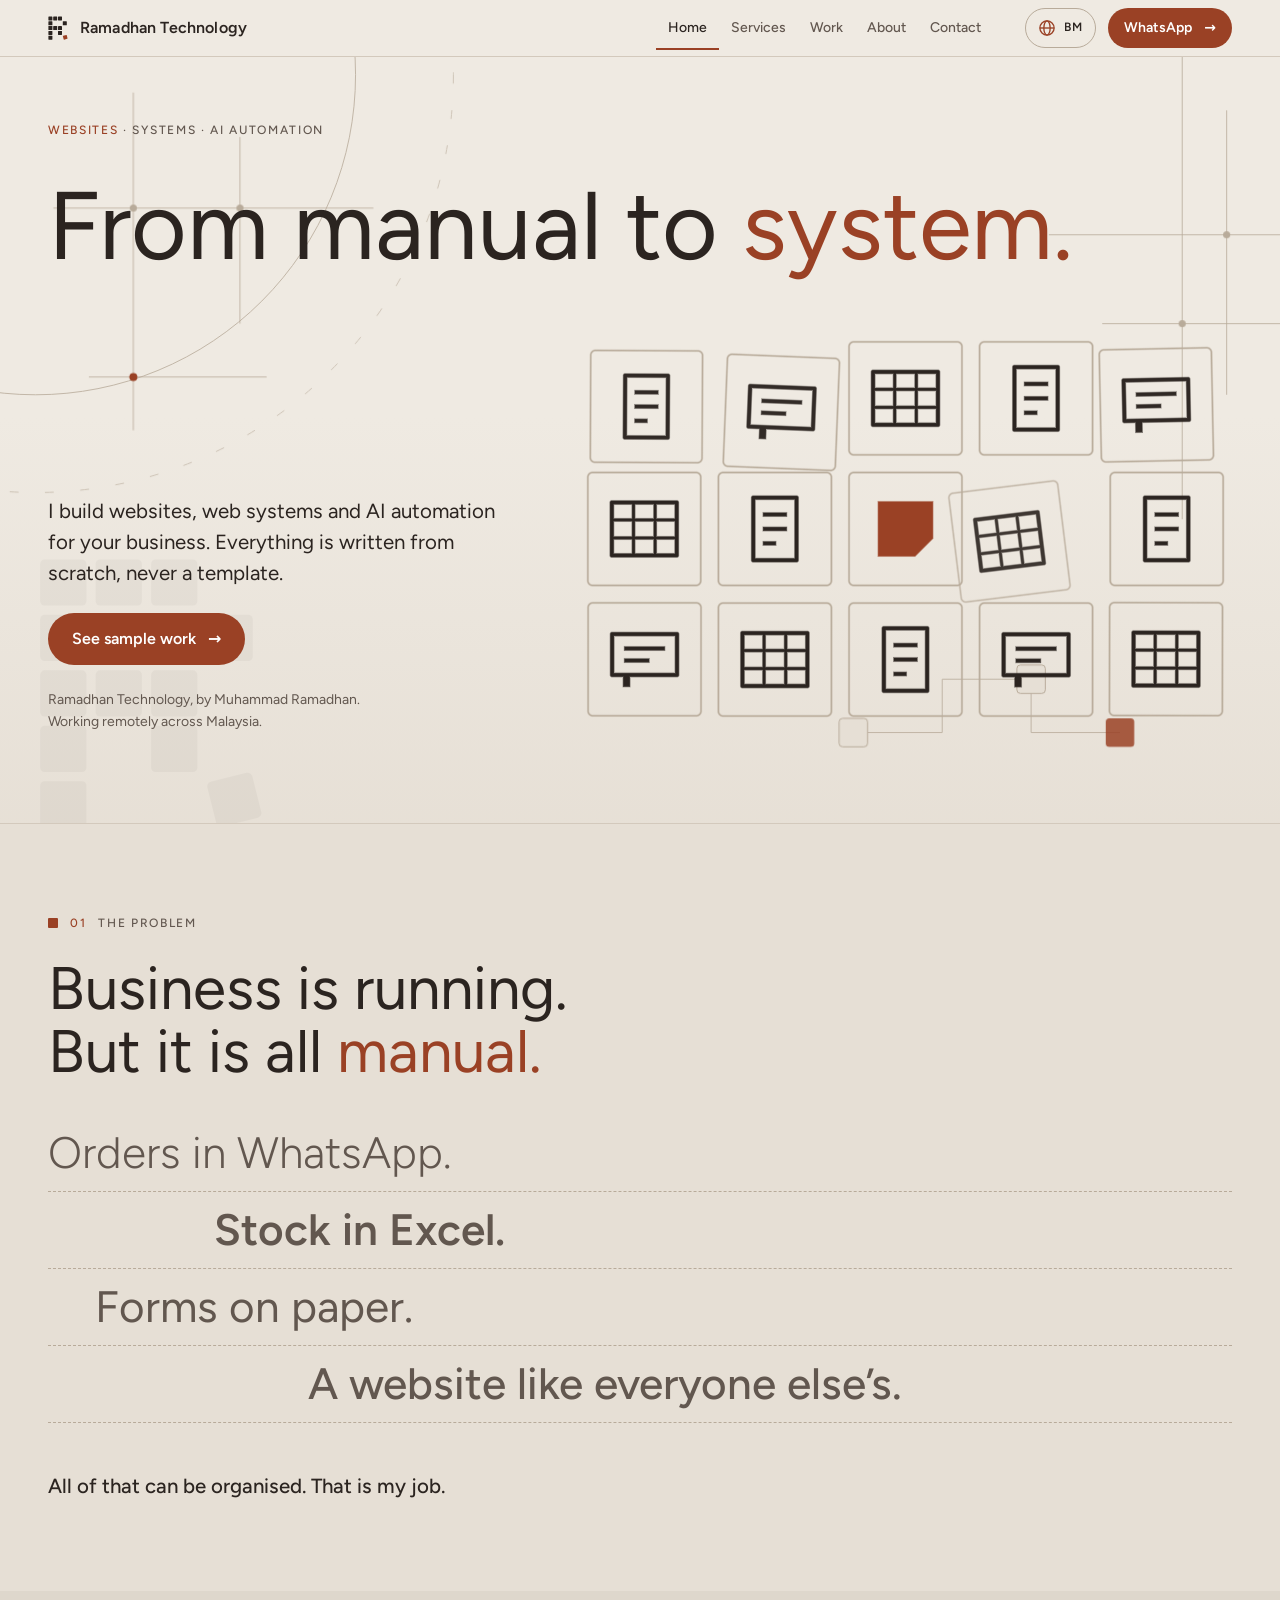
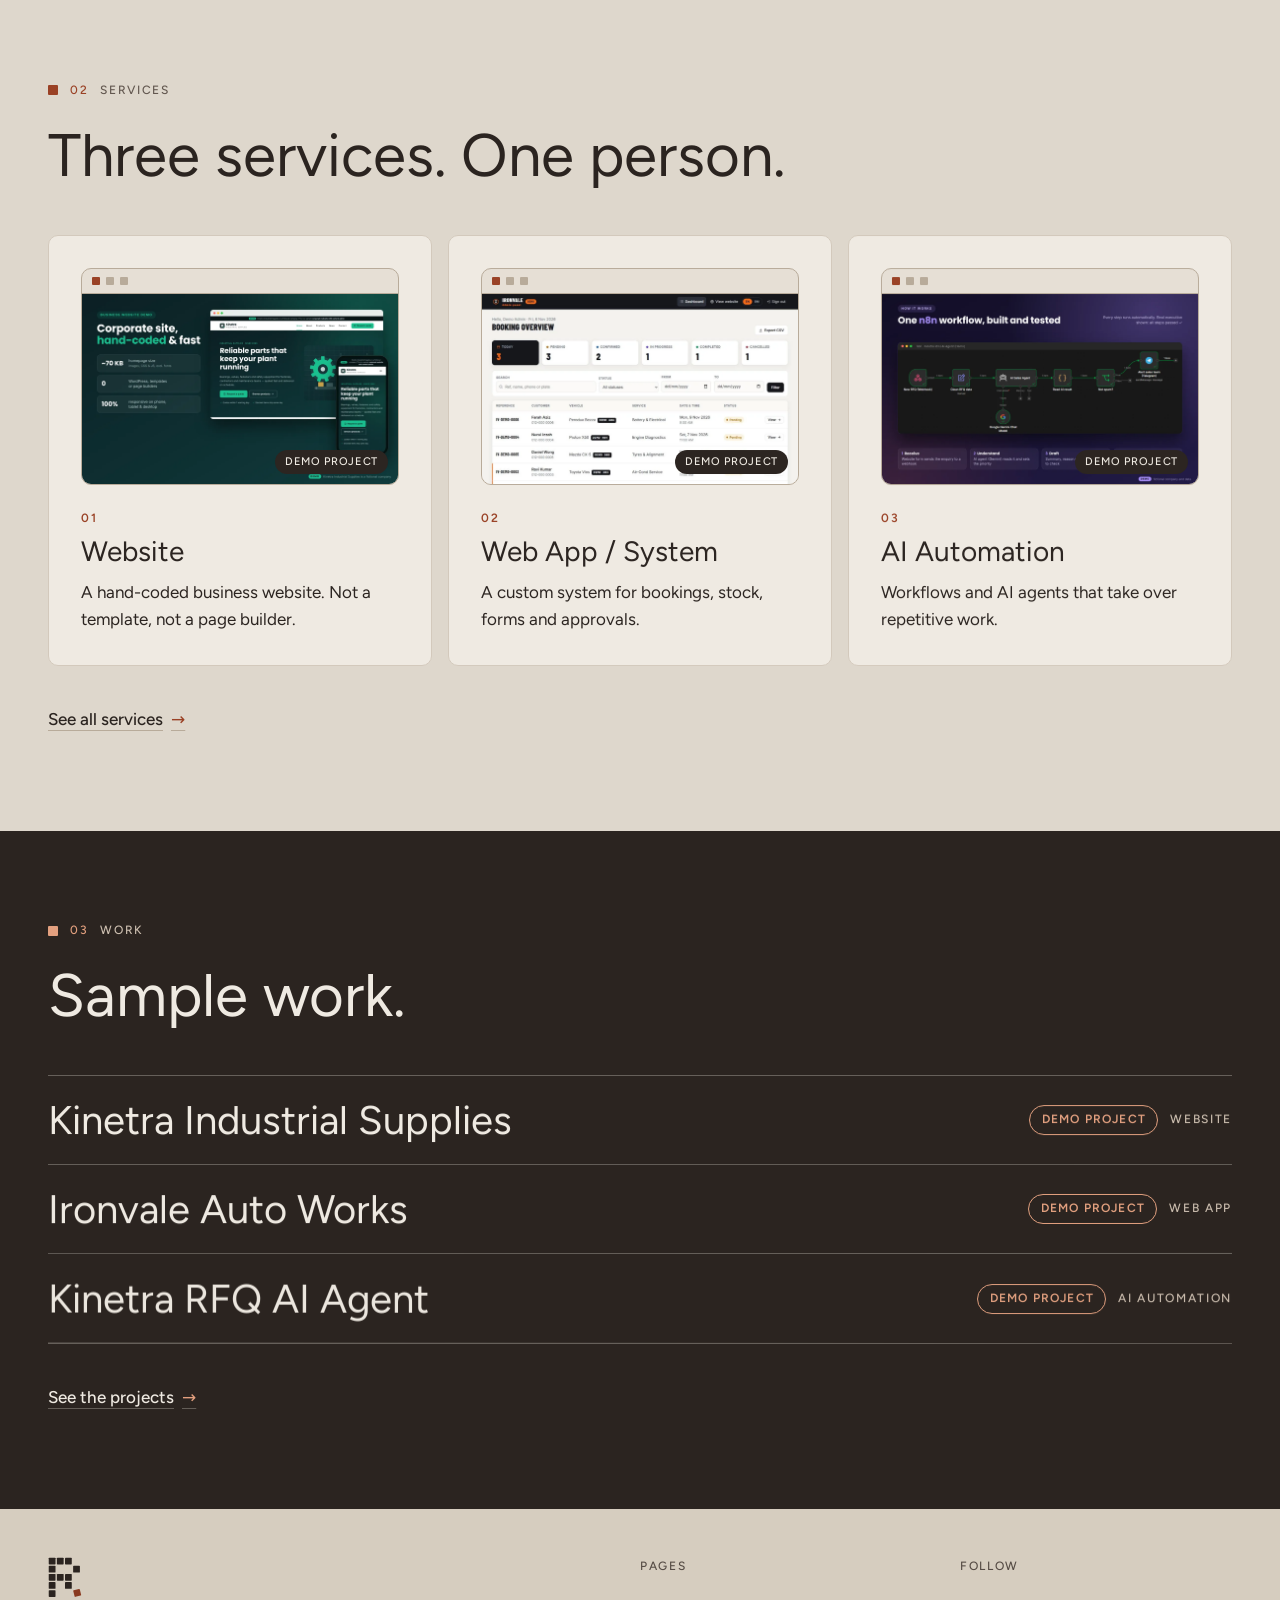
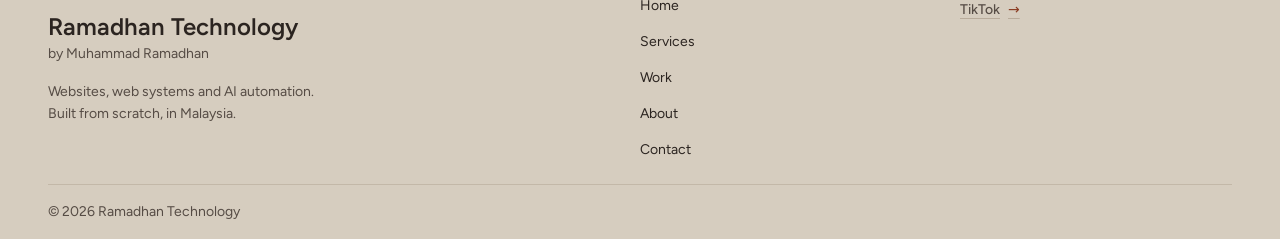
==== commit ca23fe2b: "Update site" ====
--- a/index.html
+++ b/index.html
@@ -14,6 +14,8 @@
   <link rel="alternate" hreflang="ms" href="https://ramadhan-technology.github.io/ms/">
   <link rel="alternate" hreflang="x-default" href="https://ramadhan-technology.github.io/">
   <meta name="theme-color" content="#E6DFD5">
+  <!-- Google Search Console ownership check for https://ramadhan-technology.github.io/ (added 2026-11-15). Keep it: removing it can undo the verification. -->
+  <meta name="google-site-verification" content="Y5rKzQmZVrJzftSirqtqzZpSvb0yGM497enElyfdAQU">
 
   <!-- Icons: SVG for browser tabs, PNG for iPhone home screens, manifest for Android "add to home screen". -->
   <link rel="icon" href="assets/img/logo/favicon.svg" type="image/svg+xml">
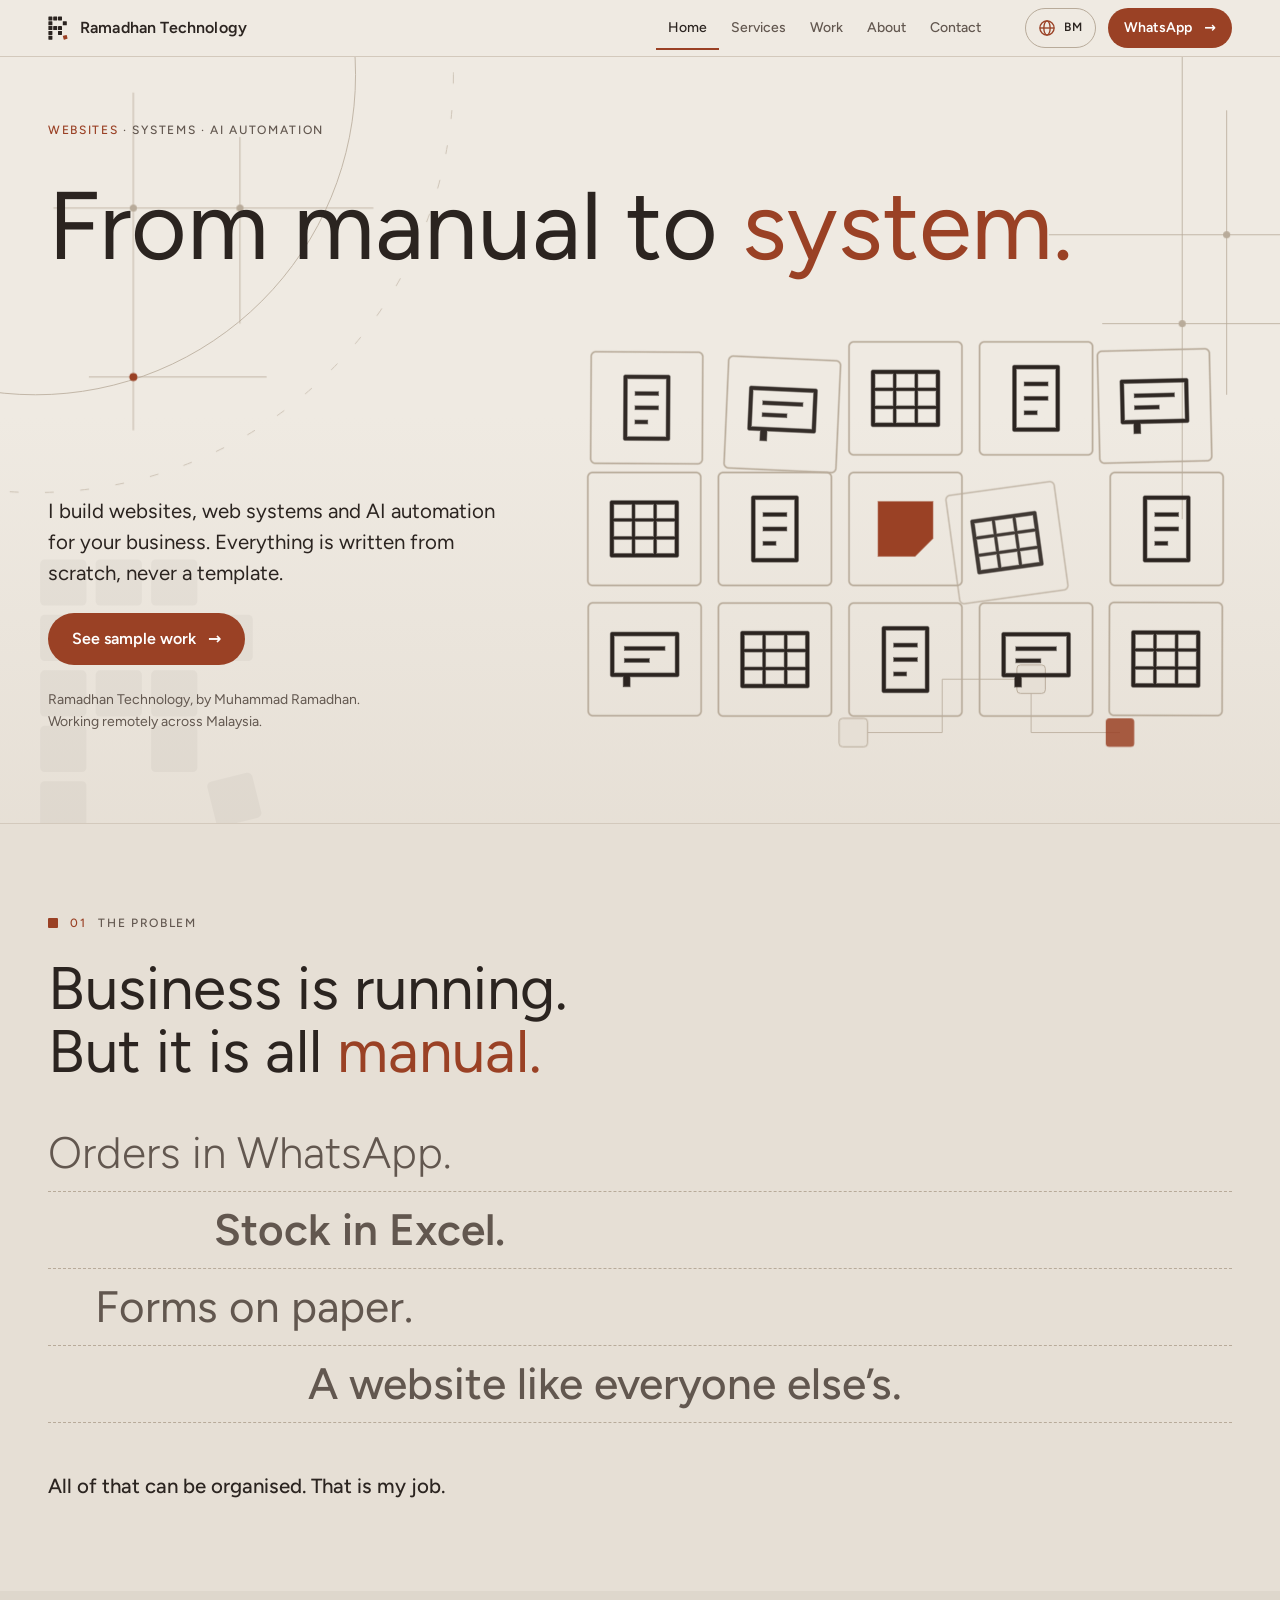
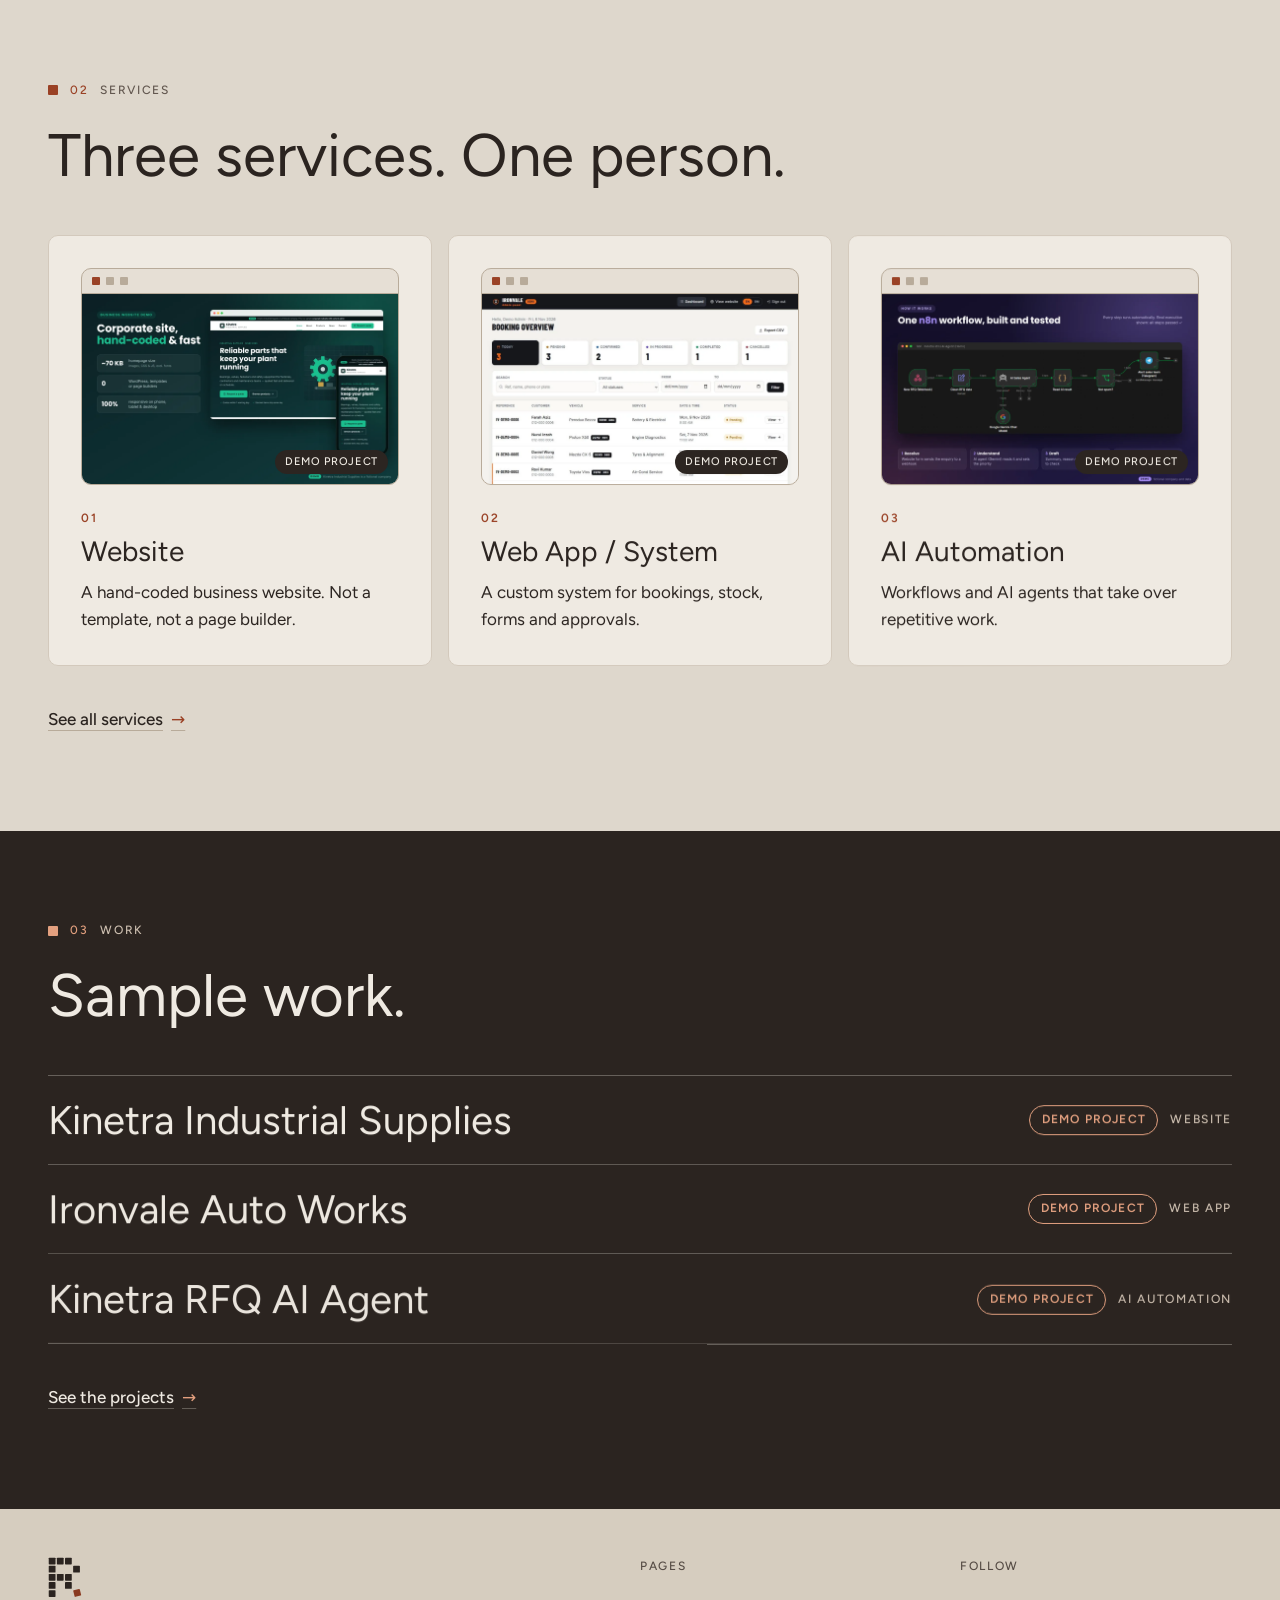
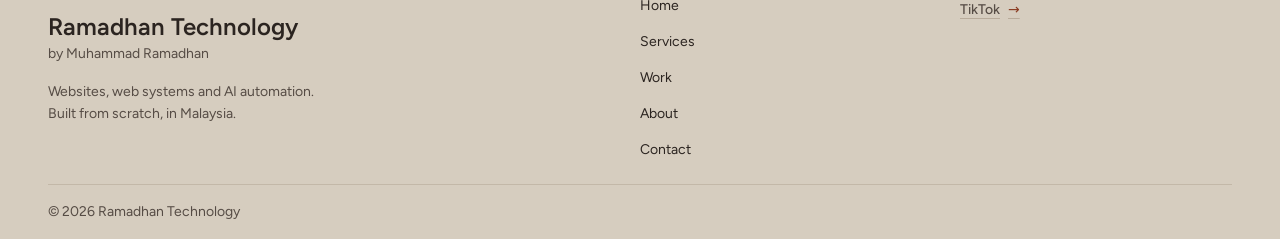
==== commit 808dd18e: "Update site" ====
--- a/index.html
+++ b/index.html
@@ -5,7 +5,8 @@
   <meta charset="utf-8">
   <meta name="viewport" content="width=device-width, initial-scale=1">
 
-  <title>Ramadhan Technology | Websites, web systems and AI automation for your business</title>
+  <!-- Page topic first, brand last: search results cut long titles, so the words people search for come first (2026-11-15). -->
+  <title>Custom websites, web systems and AI automation in Malaysia | Ramadhan Technology</title>
   <meta name="description" content="Custom websites, web systems and AI automation for businesses in Malaysia. Hand-coded from scratch, never a template. Working remotely across Malaysia.">
 
   <!-- Tells search engines the address of this page and where its other-language twin lives. -->
@@ -25,7 +26,7 @@
   <!-- How the link looks when shared (WhatsApp, TikTok, Facebook, X). The image must be a full address. -->
   <meta property="og:type" content="website">
   <meta property="og:site_name" content="Ramadhan Technology">
-  <meta property="og:title" content="Ramadhan Technology | Websites, web systems and AI automation for your business">
+  <meta property="og:title" content="Custom websites, web systems and AI automation in Malaysia | Ramadhan Technology">
   <meta property="og:description" content="Custom websites, web systems and AI automation for businesses in Malaysia. Hand-coded from scratch, never a template. Working remotely across Malaysia.">
   <meta property="og:url" content="https://ramadhan-technology.github.io/">
   <meta property="og:locale" content="en_MY">
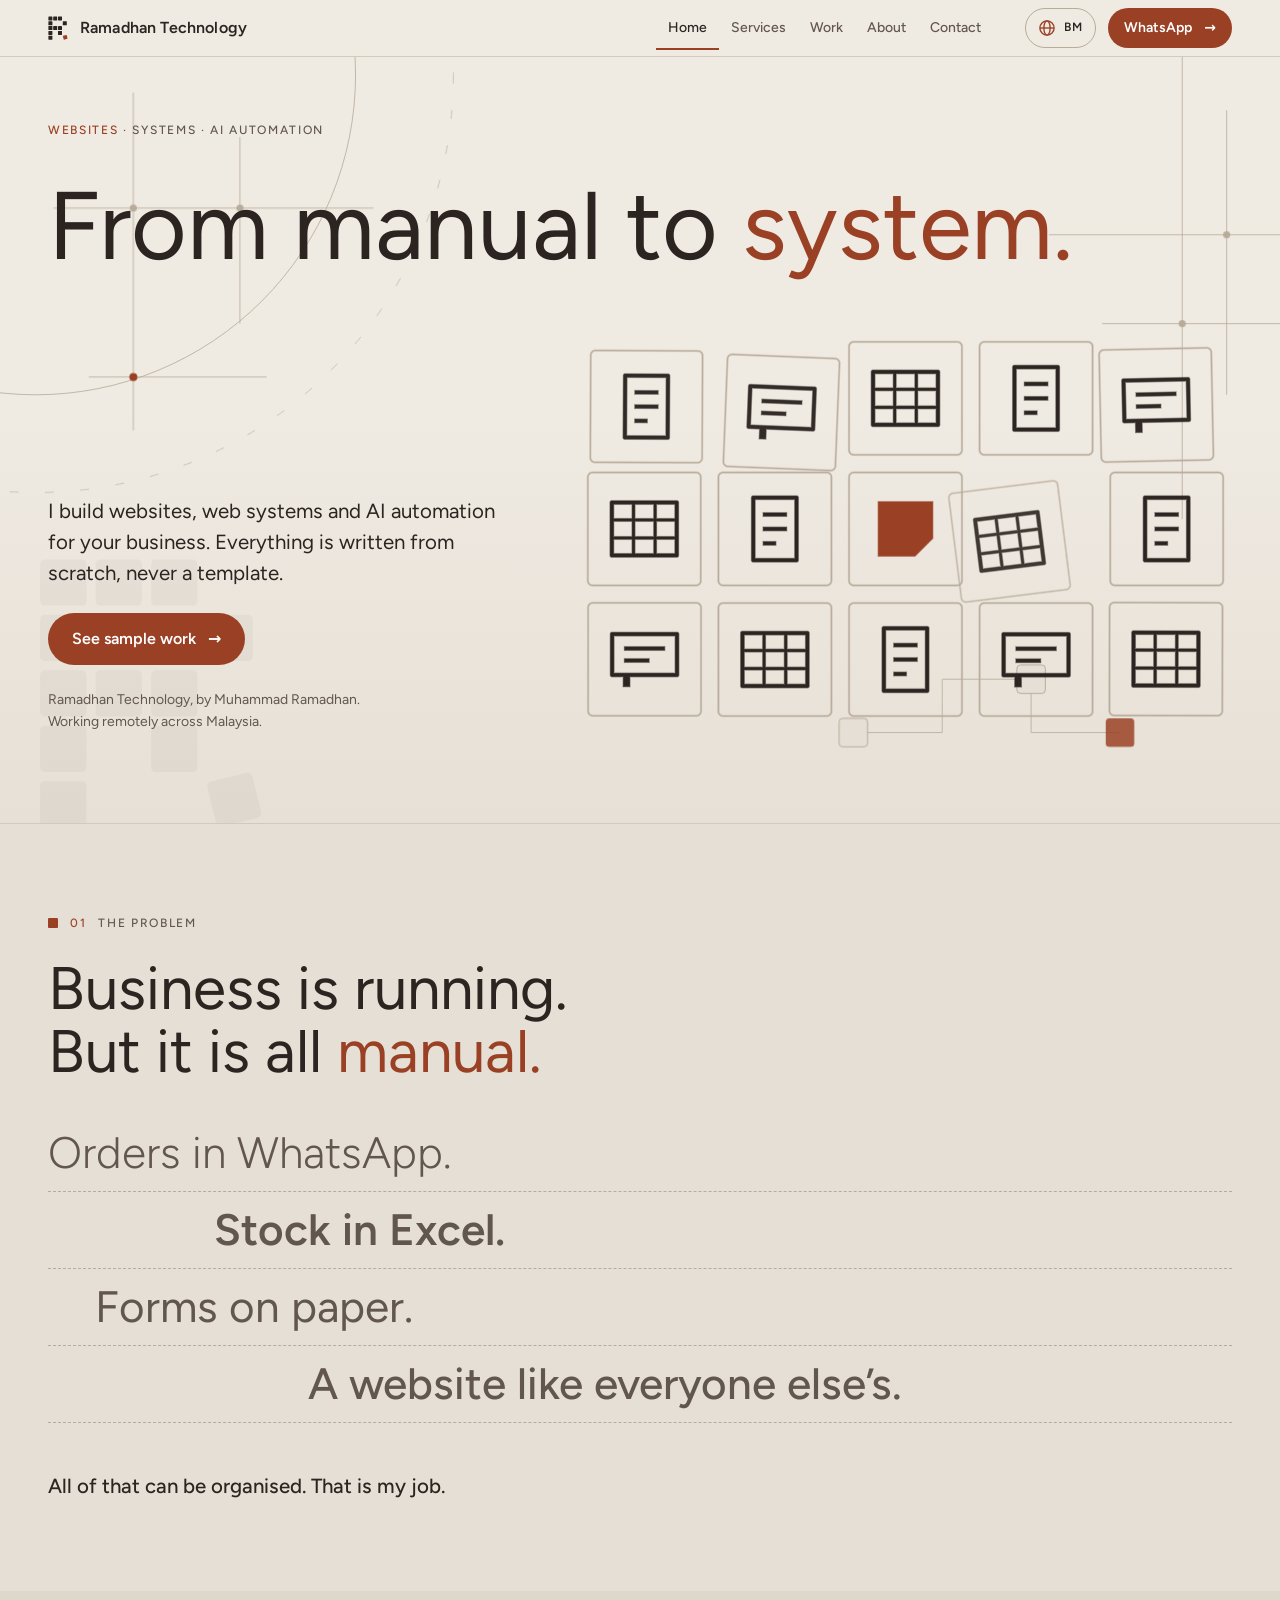
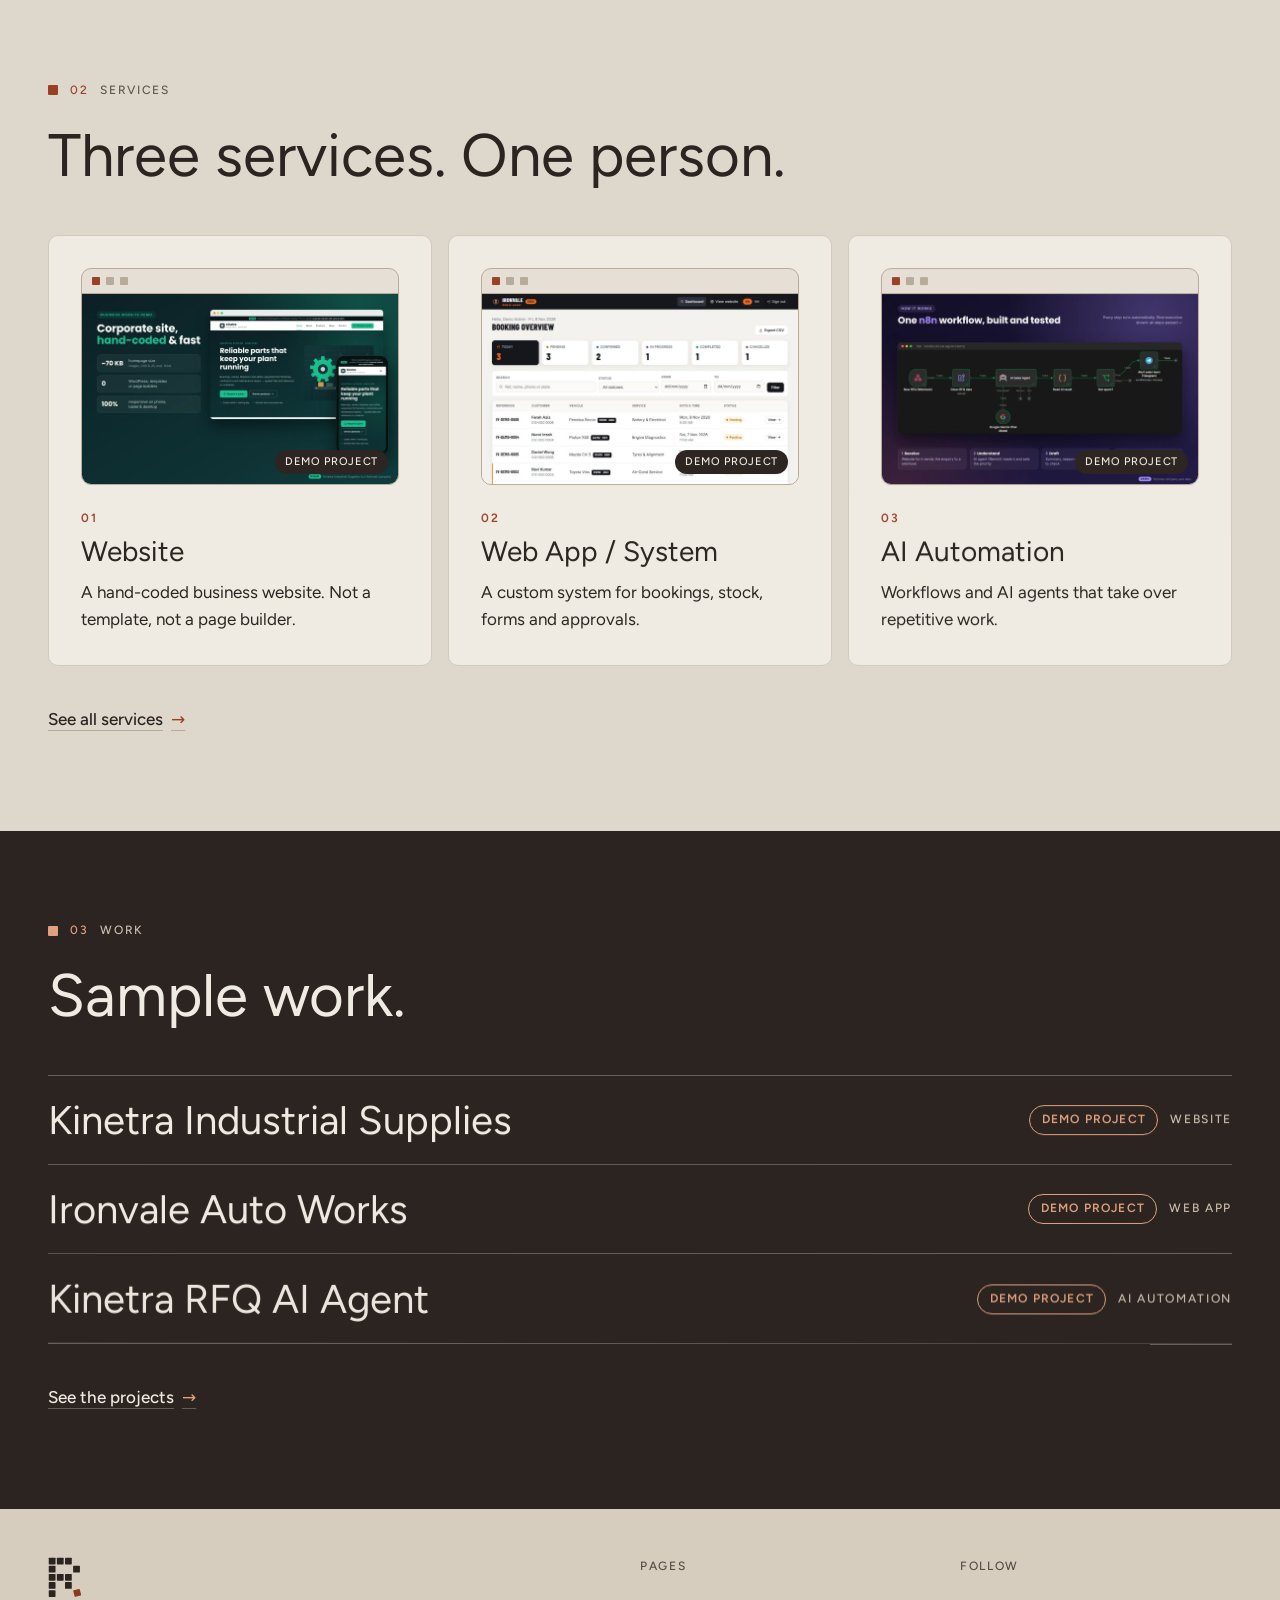
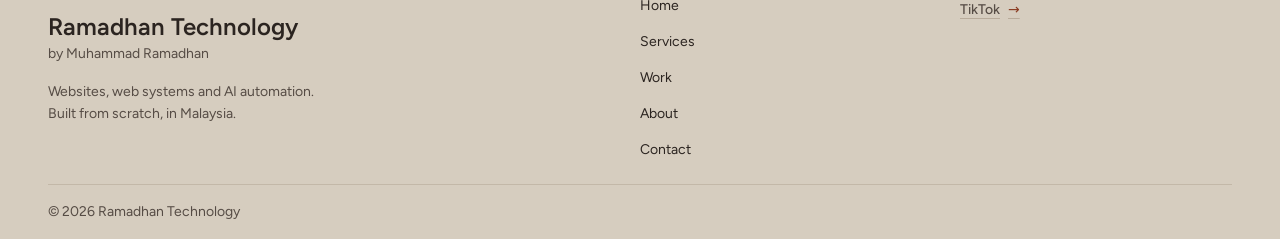
==== commit c6f0fb62: "Update site" ====
--- a/index.html
+++ b/index.html
@@ -93,6 +93,20 @@
     }
 }
   </script>
+  <!-- Site name for Google Search: WebSite structured data, on the site's home page only (added 2026-11-17).
+       Without it Google showed "GitHub" as the site name. alternateName includes the subdomain as a backup (Google's advice). -->
+  <script type="application/ld+json">
+{
+    "@context": "https://schema.org",
+    "@type": "WebSite",
+    "name": "Ramadhan Technology",
+    "alternateName": [
+        "Ramadhan Tech",
+        "ramadhan-technology.github.io"
+    ],
+    "url": "https://ramadhan-technology.github.io/"
+}
+  </script>
 
   <!-- Preload the two fonts so the headline does not flash in a fallback font. -->
   <link rel="preload" href="assets/fonts/figtree-latin-var.woff2" as="font" type="font/woff2" crossorigin>
